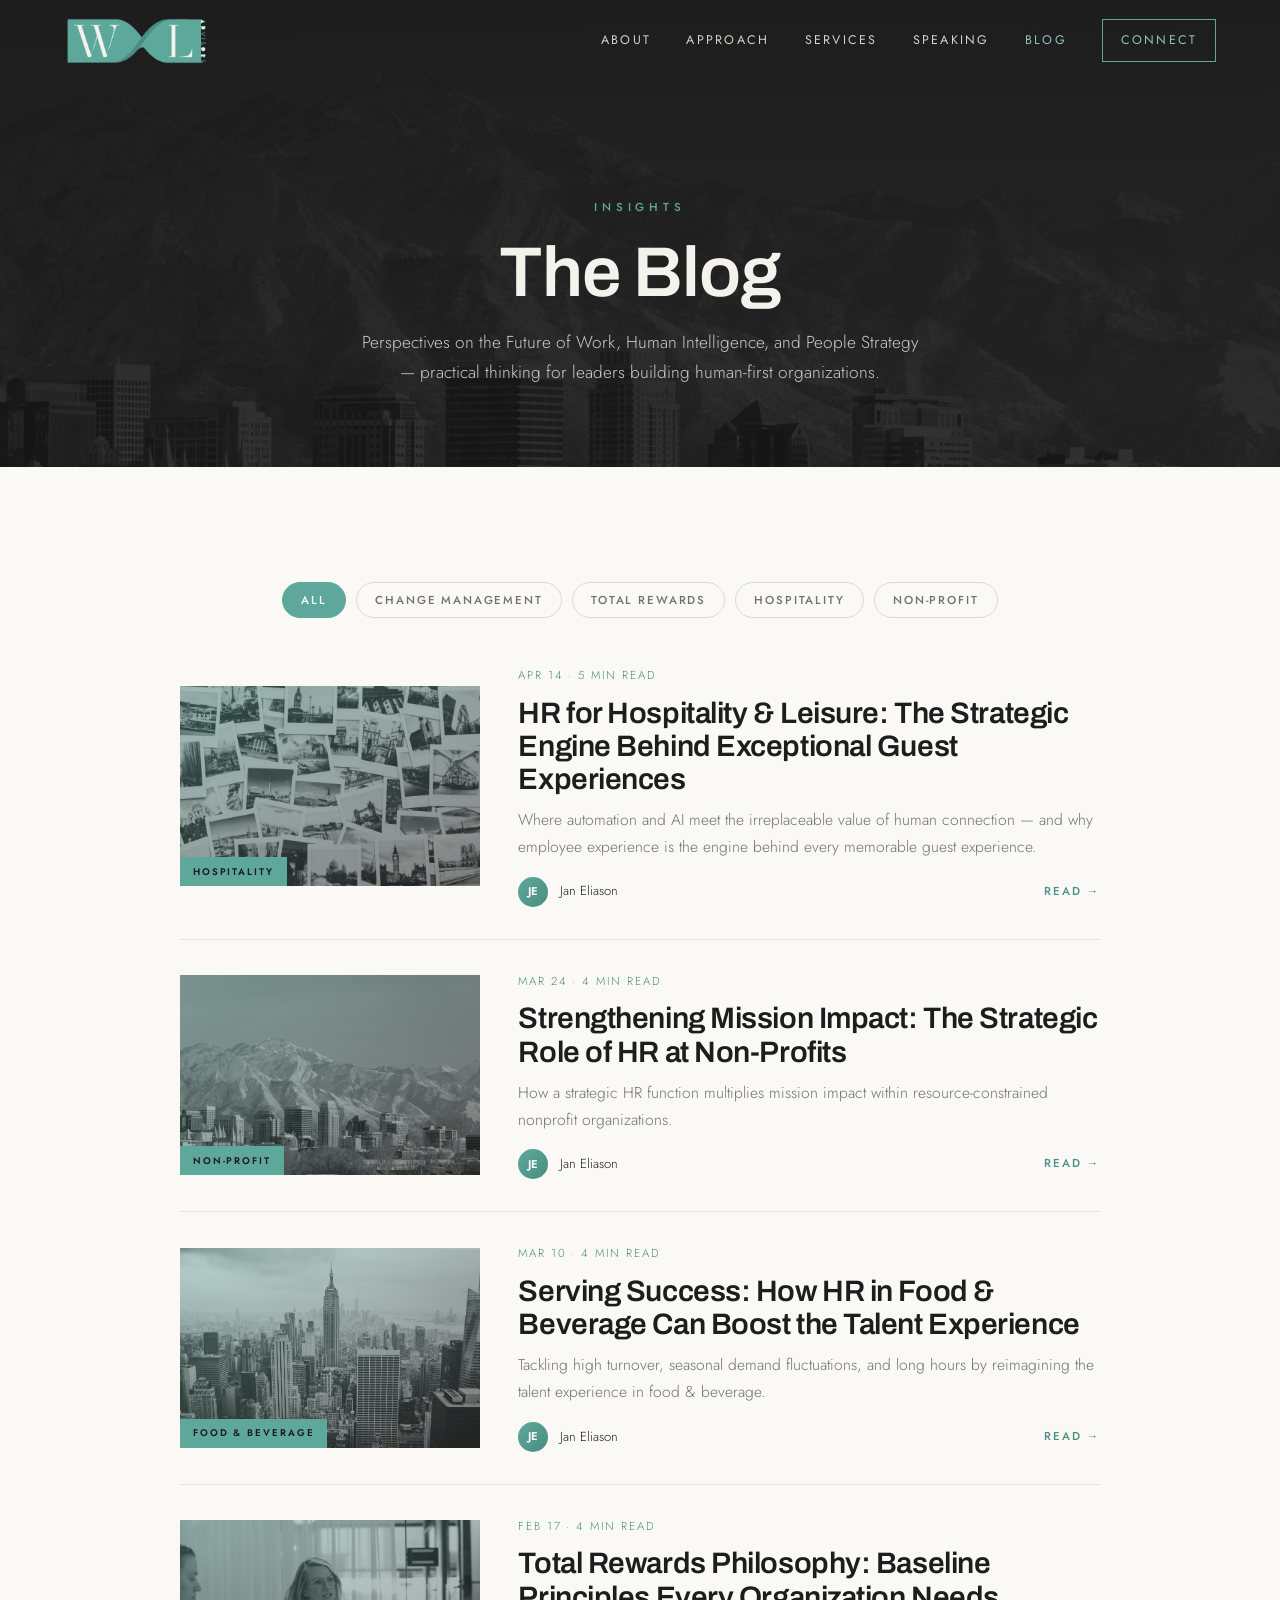
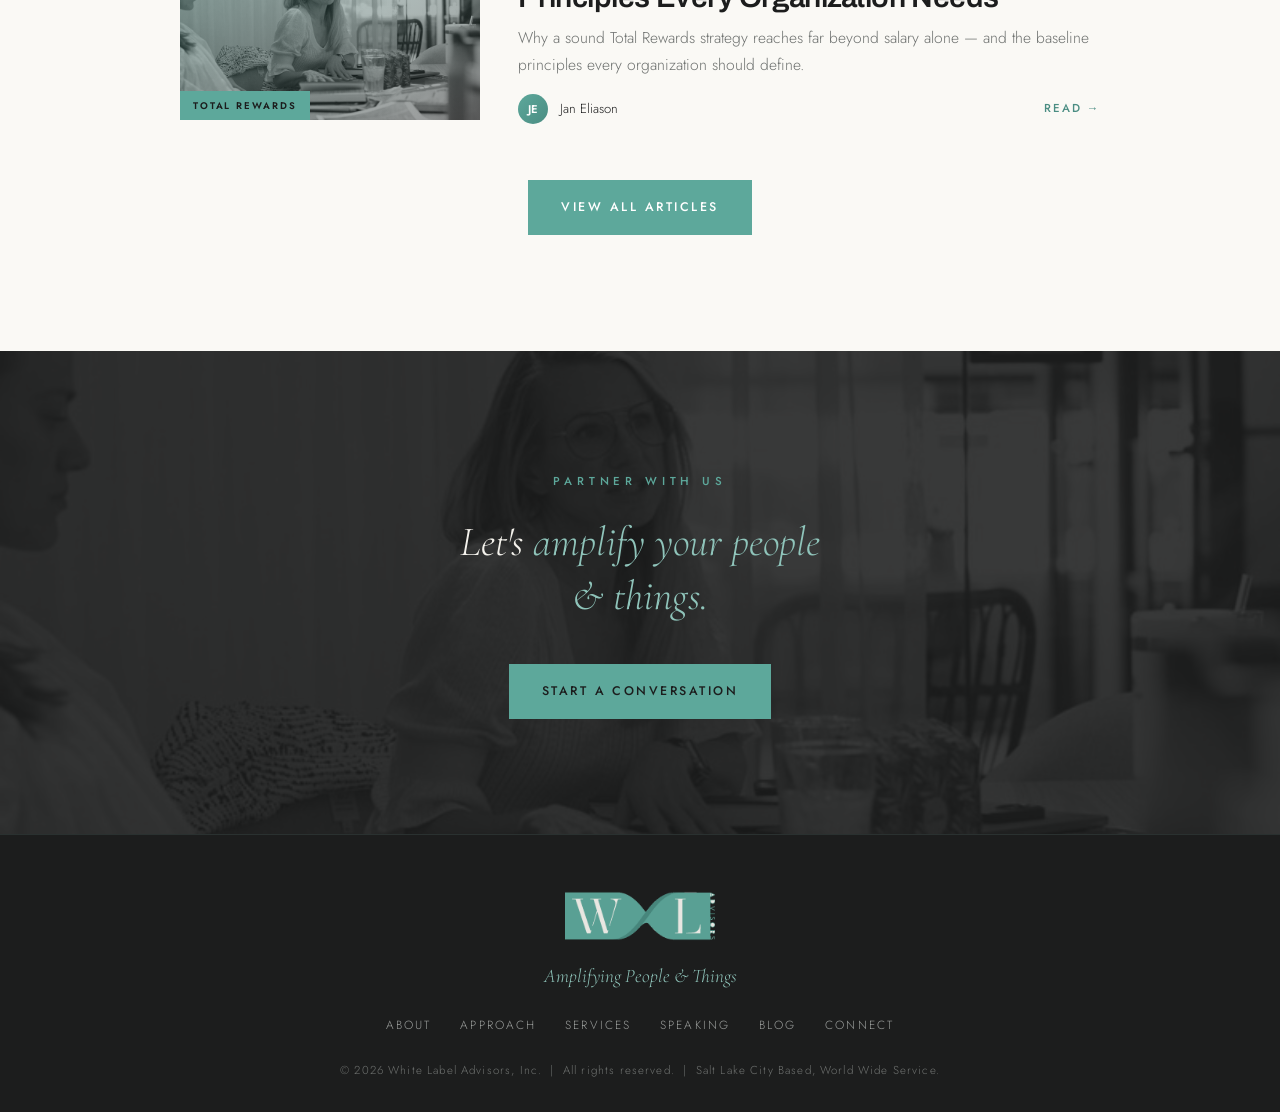
==== blog.html @ e85be1ca "Switch title font to Archivo for a cleaner, corporate feel Use Archivo (a confident grotesque sans) " ====
<!DOCTYPE html>
<html lang="en">
<head>
<meta charset="UTF-8" />
<meta name="viewport" content="width=device-width, initial-scale=1.0" />
<script>document.documentElement.classList.add('js');</script>
<title>Blog &amp; Insights — White Label Advisors</title>
<meta name="description" content="Perspectives on the Future of Work, Human Intelligence, and People Strategy from White Label Advisors." />
<link rel="icon" href="assets/favicon.png" />
<link rel="preconnect" href="https://fonts.googleapis.com" />
<link rel="preconnect" href="https://fonts.gstatic.com" crossorigin />
<link href="https://fonts.googleapis.com/css2?family=Archivo:wght@500;600;700&family=Cormorant+Garamond:ital,wght@0,400;0,500;0,600;0,700;1,400;1,500&family=Jost:wght@300;400;500;600&display=swap" rel="stylesheet" />
<link rel="stylesheet" href="assets/styles.css" />
</head>
<body>

<!-- ================= NAV ================= -->
<header class="nav" id="nav">
  <a href="index.html" class="brand" aria-label="White Label Advisors home">
    <img src="assets/logo-twist.png" alt="White Label Advisors" />
  </a>
  <button class="nav-toggle" id="navToggle" aria-label="Toggle menu">&#9776;</button>
  <nav class="links" id="navLinks">
    <a href="index.html#about">About</a>
    <a href="index.html#approach">Approach</a>
    <a href="index.html#services">Services</a>
    <a href="index.html#speaking">Speaking</a>
    <a href="blog.html" class="current">Blog</a>
    <a href="index.html#contact" class="cta">Connect</a>
  </nav>
</header>

<!-- ================= PAGE HERO ================= -->
<section class="page-hero">
  <div class="bg"></div>
  <div class="wrap reveal">
    <span class="eyebrow">Insights</span>
    <h1>The Blog</h1>
    <p>Perspectives on the Future of Work, Human Intelligence, and People Strategy — practical thinking for leaders building human-first organizations.</p>
  </div>
</section>

<!-- ================= BLOG ================= -->
<section class="section">
  <div class="wrap">
    <div class="blog-filters" id="blogFilters">
      <button class="active" data-filter="all">All</button>
      <button data-filter="change">Change Management</button>
      <button data-filter="rewards">Total Rewards</button>
      <button data-filter="hospitality">Hospitality</button>
      <button data-filter="nonprofit">Non-Profit</button>
    </div>

    <div class="blog-list" id="blogList">
      <article class="post reveal" data-category="hospitality">
        <a class="thumb" href="https://www.whitelabeladvisors.com/blog" target="_blank" rel="noopener">
          <span class="cat">Hospitality</span>
          <img src="assets/bg-travel.jpg" alt="" />
        </a>
        <div class="post-body">
          <div class="meta">Apr 14 &middot; 5 min read</div>
          <h3><a href="https://www.whitelabeladvisors.com/blog" target="_blank" rel="noopener">HR for Hospitality &amp; Leisure: The Strategic Engine Behind Exceptional Guest Experiences</a></h3>
          <p>Where automation and AI meet the irreplaceable value of human connection — and why employee experience is the engine behind every memorable guest experience.</p>
          <div class="byline"><span class="avatar">JE</span> Jan Eliason <a class="more" href="https://www.whitelabeladvisors.com/blog" target="_blank" rel="noopener">Read &rarr;</a></div>
        </div>
      </article>

      <article class="post reveal" data-category="nonprofit">
        <a class="thumb" href="https://www.whitelabeladvisors.com/blog" target="_blank" rel="noopener">
          <span class="cat">Non-Profit</span>
          <img src="assets/bg-slc.jpg" alt="" />
        </a>
        <div class="post-body">
          <div class="meta">Mar 24 &middot; 4 min read</div>
          <h3><a href="https://www.whitelabeladvisors.com/blog" target="_blank" rel="noopener">Strengthening Mission Impact: The Strategic Role of HR at Non-Profits</a></h3>
          <p>How a strategic HR function multiplies mission impact within resource-constrained nonprofit organizations.</p>
          <div class="byline"><span class="avatar">JE</span> Jan Eliason <a class="more" href="https://www.whitelabeladvisors.com/blog" target="_blank" rel="noopener">Read &rarr;</a></div>
        </div>
      </article>

      <article class="post reveal" data-category="hospitality">
        <a class="thumb" href="https://www.whitelabeladvisors.com/blog" target="_blank" rel="noopener">
          <span class="cat">Food &amp; Beverage</span>
          <img src="assets/bg-nyc.jpg" alt="" />
        </a>
        <div class="post-body">
          <div class="meta">Mar 10 &middot; 4 min read</div>
          <h3><a href="https://www.whitelabeladvisors.com/blog" target="_blank" rel="noopener">Serving Success: How HR in Food &amp; Beverage Can Boost the Talent Experience</a></h3>
          <p>Tackling high turnover, seasonal demand fluctuations, and long hours by reimagining the talent experience in food &amp; beverage.</p>
          <div class="byline"><span class="avatar">JE</span> Jan Eliason <a class="more" href="https://www.whitelabeladvisors.com/blog" target="_blank" rel="noopener">Read &rarr;</a></div>
        </div>
      </article>

      <article class="post reveal" data-category="rewards change">
        <a class="thumb" href="https://www.whitelabeladvisors.com/blog" target="_blank" rel="noopener">
          <span class="cat">Total Rewards</span>
          <img src="assets/christine-board.jpg" alt="" />
        </a>
        <div class="post-body">
          <div class="meta">Feb 17 &middot; 4 min read</div>
          <h3><a href="https://www.whitelabeladvisors.com/blog" target="_blank" rel="noopener">Total Rewards Philosophy: Baseline Principles Every Organization Needs</a></h3>
          <p>Why a sound Total Rewards strategy reaches far beyond salary alone — and the baseline principles every organization should define.</p>
          <div class="byline"><span class="avatar">JE</span> Jan Eliason <a class="more" href="https://www.whitelabeladvisors.com/blog" target="_blank" rel="noopener">Read &rarr;</a></div>
        </div>
      </article>
    </div>

    <div class="blog-cta">
      <a href="https://www.whitelabeladvisors.com/blog" target="_blank" rel="noopener" class="btn btn--solid" style="color:#fff;">View All Articles</a>
    </div>
  </div>
</section>

<!-- ================= CTA STRIP ================= -->
<section class="section section--dark impact">
  <div class="bg"></div>
  <div class="wrap">
    <span class="eyebrow">Partner With Us</span>
    <blockquote style="margin-top:1.4rem;">Let's <span class="hl">amplify your people &amp; things.</span></blockquote>
    <a href="index.html#contact" class="btn btn--solid" style="margin-top:1rem;">Start a Conversation</a>
  </div>
</section>

<!-- ================= FOOTER ================= -->
<footer>
  <div class="wrap">
    <img class="flogo" src="assets/logo-twist.png" alt="White Label Advisors" />
    <p class="tagline">Amplifying People &amp; Things</p>
    <nav class="fnav">
      <a href="index.html#about">About</a>
      <a href="index.html#approach">Approach</a>
      <a href="index.html#services">Services</a>
      <a href="index.html#speaking">Speaking</a>
      <a href="blog.html">Blog</a>
      <a href="index.html#contact">Connect</a>
    </nav>
    <p class="copy">&copy; 2026 White Label Advisors, Inc. &nbsp;|&nbsp; All rights reserved. &nbsp;|&nbsp; Salt Lake City Based, World Wide Service.</p>
  </div>
</footer>

<script src="assets/main.js"></script>
</body>
</html>
---- assets/styles.css ----
:root {
  --charcoal: #1c1d1d;
  --charcoal-2: #262827;
  --charcoal-3: #2f3231;
  --teal: #5da89b;
  --teal-light: #8fc4ba;
  --teal-deep: #4a8d82;
  --cream: #f4f2ec;
  --paper: #faf9f5;
  --gray: #9a9d9b;
  --gray-dark: #6f7270;
  --serif: 'Cormorant Garamond', Georgia, serif;
  --sans: 'Jost', 'Helvetica Neue', Arial, sans-serif;
  --display: 'Archivo', 'Helvetica Neue', Arial, sans-serif;
}

* { margin: 0; padding: 0; box-sizing: border-box; }
html { scroll-behavior: smooth; }
body {
  font-family: var(--sans);
  color: var(--charcoal);
  background: var(--paper);
  line-height: 1.7;
  font-weight: 300;
  -webkit-font-smoothing: antialiased;
}
h1, h2, h3, h4 { font-family: var(--display); font-weight: 600; line-height: 1.12; letter-spacing: -0.015em; }
a { color: inherit; text-decoration: none; }
img { max-width: 100%; display: block; }
.wrap { width: min(1180px, 90%); margin: 0 auto; }
.eyebrow {
  font-family: var(--sans);
  font-weight: 500;
  text-transform: uppercase;
  letter-spacing: 0.42em;
  font-size: 0.72rem;
  color: var(--teal);
}
.section { padding: clamp(5rem, 9vw, 8.5rem) 0; }
.section--dark { background: var(--charcoal); color: var(--cream); }
.section--charcoal2 { background: var(--charcoal-2); color: var(--cream); }

/* ---------- NAV ---------- */
header.nav {
  position: fixed; top: 0; left: 0; right: 0; z-index: 100;
  display: flex; align-items: center; justify-content: space-between;
  padding: 1.1rem clamp(1.2rem, 5vw, 4rem);
  background: rgba(28, 29, 29, 0);
  transition: background .4s ease, padding .4s ease, box-shadow .4s ease;
}
header.nav.scrolled {
  background: rgba(28, 29, 29, 0.96);
  padding: 0.6rem clamp(1.2rem, 5vw, 4rem);
  box-shadow: 0 6px 30px rgba(0,0,0,.25);
}
.brand { display: flex; align-items: center; }
.brand img { height: 46px; width: auto; transition: height .4s ease; }
header.nav.scrolled .brand img { height: 38px; }
nav.links { display: flex; gap: 2.2rem; align-items: center; }
nav.links a {
  color: var(--cream); font-size: 0.78rem; text-transform: uppercase;
  letter-spacing: 0.18em; font-weight: 400; opacity: .85; transition: color .25s, opacity .25s;
}
nav.links a:hover, nav.links a.current { color: var(--teal-light); opacity: 1; }
nav.links a.cta {
  border: 1px solid var(--teal); color: var(--teal-light);
  padding: 0.6rem 1.1rem; opacity: 1;
}
nav.links a.cta:hover { background: var(--teal); color: var(--charcoal); }
.nav-toggle { display: none; background: none; border: 0; color: var(--cream); font-size: 1.6rem; cursor: pointer; }

/* ---------- HERO ---------- */
.hero {
  min-height: 100vh; position: relative; display: flex; align-items: center;
  color: var(--cream); overflow: hidden; padding: 7rem 0 5rem;
}
.hero-bg {
  position: absolute; inset: -6%; z-index: 0;
  background: url('bg-nyc.jpg') center/cover no-repeat;
  filter: grayscale(100%);
  transform: scale(1.12);
  will-change: transform;
  animation: heroPan 22s ease-in-out infinite alternate;
}
@keyframes heroPan {
  0%   { transform: scale(1.12) translate3d(0, 0, 0); }
  100% { transform: scale(1.22) translate3d(3%, -2.5%, 0); }
}
@media (prefers-reduced-motion: reduce) {
  .hero-bg { animation: none; transform: scale(1.12); }
}
.hero-bg::after {
  content: ""; position: absolute; inset: 0;
  background:
    linear-gradient(95deg, rgba(20,21,21,.93) 0%, rgba(20,21,21,.78) 48%, rgba(20,21,21,.45) 100%),
    linear-gradient(0deg, rgba(20,21,21,.7) 0%, rgba(20,21,21,0) 42%);
}
.hero .wrap { position: relative; z-index: 2; width: min(1320px, 92%); }
.hero-copy { max-width: 800px; }
.hero-copy .eyebrow { margin-bottom: 1.6rem; display: inline-block; }
.hero h1 {
  font-size: clamp(3.2rem, 8.5vw, 6.8rem); font-weight: 700; letter-spacing: -0.025em;
  margin-bottom: 1.5rem; max-width: 16ch; line-height: 1.05;
}
.hero h1 em { font-style: normal; color: var(--teal-light); }
.hero p.lead {
  font-size: clamp(1.15rem, 2vw, 1.5rem); max-width: 48ch; color: #d6d8d4;
  font-weight: 300; margin-bottom: 2.6rem;
}
.hero .actions { display: flex; gap: 1.1rem; flex-wrap: wrap; }
.btn {
  display: inline-block; font-family: var(--sans); font-size: 0.78rem;
  text-transform: uppercase; letter-spacing: 0.2em; font-weight: 500;
  padding: 1rem 2rem; transition: all .28s ease; cursor: pointer; border: 1px solid transparent;
}
.btn--solid { background: var(--teal); color: var(--charcoal); }
.btn--solid:hover { background: var(--teal-light); transform: translateY(-2px); }
.btn--ghost { border-color: rgba(244,242,236,.4); color: var(--cream); }
.btn--ghost:hover { border-color: var(--teal-light); color: var(--teal-light); }

/* Hero portrait */
.hero-portrait { position: relative; justify-self: center; }
.hero-portrait::before {
  content: ""; position: absolute; width: 118%; height: 118%; left: -9%; top: -9%;
  background: linear-gradient(135deg, var(--teal), var(--teal-deep));
  clip-path: polygon(50% 0, 100% 50%, 50% 100%, 0 50%); opacity: .9; z-index: 0;
  box-shadow: 0 0 90px rgba(93,168,155,.35);
}
.hero-portrait img {
  position: relative; z-index: 1; width: clamp(210px, 22vw, 310px); aspect-ratio: 3/4;
  object-fit: cover; object-position: top center;
  border: 6px solid var(--charcoal);
}
.hero .locale {
  position: absolute; bottom: 1.6rem; left: 0; right: 0; text-align: center; z-index: 2;
  font-size: 0.66rem; letter-spacing: 0.4em; text-transform: uppercase; color: var(--gray);
}

/* ---------- PAGE HERO (interior pages) ---------- */
.page-hero {
  position: relative; overflow: hidden; color: var(--cream);
  padding: 12rem 0 5rem; text-align: center;
}
.page-hero .bg {
  position: absolute; inset: 0; z-index: 0;
  background: url('bg-slc.jpg') center/cover no-repeat; filter: grayscale(100%);
}
.page-hero .bg::after {
  content: ""; position: absolute; inset: 0;
  background: linear-gradient(180deg, rgba(20,21,21,.94), rgba(20,21,21,.86));
}
.page-hero .wrap { position: relative; z-index: 1; }
.page-hero h1 { font-size: clamp(2.6rem, 6vw, 4.4rem); margin: 0.9rem 0 1rem; }
.page-hero p { color: #c9ccc8; max-width: 56ch; margin: 0 auto; font-size: 1.08rem; }

/* ---------- SECTION HEADINGS ---------- */
.head { max-width: 760px; margin-bottom: 3.5rem; }
.head.center { margin-left: auto; margin-right: auto; text-align: center; }
.head h2 { font-size: clamp(2.2rem, 5vw, 3.6rem); margin: 0.9rem 0 1.1rem; }
.head p { color: var(--gray-dark); font-size: 1.05rem; max-width: 60ch; }
.head.center p { margin-left: auto; margin-right: auto; }
.section--dark .head p, .section--charcoal2 .head p { color: #b9bcb9; }

/* ---------- ABOUT ---------- */
.about-grid { display: grid; grid-template-columns: 1fr 1.25fr; gap: 4rem; align-items: center; }
.about-portrait {
  position: relative; aspect-ratio: 4/5; overflow: hidden;
  box-shadow: 0 30px 70px rgba(0,0,0,.22); background: var(--charcoal);
}
.about-portrait img { width: 100%; height: 100%; object-fit: cover; object-position: center top; }
.about-portrait .photo-carousel { position: absolute; inset: 0; z-index: 1; }
.about-portrait .photo-carousel img {
  position: absolute; inset: 0; opacity: 0; transition: opacity 2.2s ease-in-out;
}
.about-portrait .photo-carousel img.active { opacity: 1; }
.about-portrait .photo-dots { position: absolute; left: 0; right: 0; bottom: 5.2rem; z-index: 4; display: flex; gap: .5rem; justify-content: center; }
.about-portrait .photo-dots button { width: 8px; height: 8px; border-radius: 50%; border: 1px solid rgba(244,242,236,.7); background: transparent; padding: 0; cursor: pointer; transition: all .25s; }
.about-portrait .photo-dots button.active { background: var(--teal-light); border-color: var(--teal-light); }
.about-portrait .badge {
  position: absolute; bottom: 0; left: 0; right: 0; padding: 1.6rem 1.6rem 1.4rem;
  background: linear-gradient(transparent, rgba(20,21,21,.92)); color: var(--cream); z-index: 3;
}
.about-portrait .badge b { font-family: var(--serif); font-size: 1.45rem; display: block; letter-spacing: .03em; }
.about-portrait .badge small { color: var(--teal-light); letter-spacing: .28em; text-transform: uppercase; font-size: .64rem; }
.about-portrait .frame { position: absolute; inset: 14px; border: 1px solid rgba(244,242,236,.45); pointer-events:none; z-index: 2; }
.about-portrait .cw {
  position: absolute; top: 16px; right: 16px; width: 54px; height: 54px; z-index: 3; opacity: .9;
}
.about-text p { margin-bottom: 1.2rem; color: #4a4d4b; }
.about-text p:first-of-type { font-size: 1.15rem; color: var(--charcoal); }
.creds { display: flex; flex-wrap: wrap; gap: 0.6rem; margin-top: 1.8rem; }
.creds span {
  font-size: 0.7rem; letter-spacing: 0.14em; text-transform: uppercase; color: var(--teal-deep);
  border: 1px solid rgba(93,168,155,.4); padding: 0.45rem 0.9rem; border-radius: 999px;
}

/* ---------- STATS ---------- */
.section--stats { position: relative; background: var(--paper); }
.section--stats .wrap { width: min(1640px, 96%); }
.stats-panel {
  position: relative; color: var(--cream); background: var(--charcoal);
  padding: clamp(3rem, 6vw, 5rem) clamp(2rem, 6vw, 5.5rem);
  border-radius: 36px;
  box-shadow: 0 28px 55px rgba(0,0,0,.30);
  overflow: hidden;
}
.stats-panel .bg {
  position: absolute; inset: 0; background: url('bg-travel.jpg') center/cover; filter: grayscale(100%);
  opacity: .14; z-index: 0;
}
.stats-content { position: relative; z-index: 1; }
.stats-panel .head h2 { color: var(--cream); }
.stats-panel .head p { color: #b9bcb9; }
.stats { display: grid; grid-template-columns: repeat(3, 1fr); gap: 2rem; text-align: center; }
.stat .num { font-family: var(--display); font-size: clamp(3rem, 6vw, 4.6rem); color: var(--teal-light); font-weight: 700; line-height: 1; letter-spacing: -0.02em; }
.stat .lbl { margin-top: 0.8rem; font-size: 0.8rem; letter-spacing: 0.2em; text-transform: uppercase; color: #c4c7c4; }
.stat .sub { font-size: 0.82rem; color: var(--gray); margin-top: 0.35rem; }

/* ---------- APPROACH ---------- */
.approach-grid { display: grid; grid-template-columns: repeat(3, 1fr); gap: 2rem; }
.step {
  position: relative; padding: 2.6rem 2rem; background: var(--paper);
  border: 1px solid #e7e4db; border-top: 3px solid var(--teal); transition: transform .3s, box-shadow .3s;
}
.step:hover { transform: translateY(-6px); box-shadow: 0 24px 50px rgba(0,0,0,.09); }
.step .no { font-family: var(--serif); font-size: 1rem; color: var(--teal-deep); letter-spacing: .2em; }
.step h3 { font-size: 1.6rem; margin: 0.6rem 0 0.9rem; }
.step p { color: var(--gray-dark); font-size: 0.97rem; }
.step ul { list-style: none; margin-top: 1rem; }
.step ul li { font-size: 0.9rem; color: var(--gray-dark); padding-left: 1.2rem; position: relative; margin-bottom: .3rem; }
.step ul li::before { content: "◆"; position: absolute; left: 0; color: var(--teal); font-size: .6rem; top: .35rem; }

/* ---------- SERVICES ---------- */
.svc-grid { display: grid; grid-template-columns: repeat(3, 1fr); gap: 1px; background: rgba(143,196,186,.18); border: 1px solid rgba(143,196,186,.18); }
.svc { background: var(--charcoal-2); padding: 3rem 2.2rem; transition: background .35s; }
.svc:hover { background: var(--charcoal-3); }
.svc .ico {
  width: 46px; height: 46px; transform: rotate(45deg); margin-bottom: 1.6rem;
  background: linear-gradient(135deg, var(--teal), var(--teal-deep));
}
.svc h3 { font-size: 1.55rem; color: var(--cream); margin-bottom: 0.4rem; }
.svc .tag { font-size: 0.66rem; letter-spacing: 0.22em; text-transform: uppercase; color: var(--teal-light); margin-bottom: 1rem; display:block; }
.svc p { color: #b3b6b3; font-size: 0.96rem; }

/* ---------- SPEAKING ---------- */
.speak-grid { display: grid; grid-template-columns: 1fr 1fr; gap: 4rem; align-items: center; }
.speak-photo { position: relative; }
.speak-photo img { width: 100%; aspect-ratio: 4/5; object-fit: cover; box-shadow: 0 30px 60px rgba(0,0,0,.18); }
.speak-photo .tab {
  position: absolute; left: -1px; bottom: 2rem; background: var(--teal); color: var(--charcoal);
  padding: 0.7rem 1.3rem; font-size: .68rem; letter-spacing: .24em; text-transform: uppercase; font-weight: 500;
}
.topics { display: grid; grid-template-columns: 1fr 1fr; gap: 0 2.5rem; }
.topics li {
  list-style: none; padding: 1rem 0; border-bottom: 1px solid #e7e4db;
  display: flex; gap: 0.9rem; align-items: baseline; color: #4a4d4b; font-size: 1rem;
}
.topics li::before { content: "◆"; color: var(--teal); font-size: 0.65rem; }
.industries { display: flex; flex-wrap: wrap; gap: 0.6rem; margin-top: 2.2rem; justify-content: center; }
.industries.left { justify-content: flex-start; }
.industries span {
  font-size: 0.7rem; letter-spacing: 0.14em; text-transform: uppercase; color: var(--gray-dark);
  border: 1px solid rgba(93,168,155,.3); padding: 0.45rem 0.9rem;
}

/* ---------- SERVE ---------- */
.serve-groups { display: grid; grid-template-columns: repeat(2, 1fr); gap: 3rem; max-width: 920px; margin: 0 auto; }
.serve-col h3 { font-size: 1.5rem; margin-bottom: 1rem; text-align: center; }
.serve-col .industries { margin-top: 0; }

/* ---------- TESTIMONIALS CAROUSEL ---------- */
.section--clients { position: relative; overflow: hidden; }
.section--clients .bg { position: absolute; inset: 0; background: url('bg-travel.jpg') center/cover; filter: grayscale(100%); opacity: .10; }
.section--clients .wrap { position: relative; z-index: 1; }
.clients-carousel { max-width: 940px; margin: 0 auto; position: relative; }
.client-track { position: relative; }
.client-slide { display: none; text-align: center; }
.client-slide.active { display: block; animation: fadeQuote .55s ease; }
@keyframes fadeQuote { from { opacity: 0; transform: translateY(10px); } to { opacity: 1; transform: none; } }
.client-slide .qmark { font-family: var(--serif); font-size: 5rem; line-height: .35; color: var(--teal); display: block; margin-bottom: .8rem; }
.client-slide blockquote {
  font-family: var(--serif); font-style: italic; font-size: clamp(1.1rem, 1.9vw, 1.55rem);
  line-height: 1.55; color: var(--cream); margin: 0 auto 1.6rem; max-width: 64ch;
}
.client-slide cite {
  font-style: normal; letter-spacing: .26em; text-transform: uppercase; font-size: .72rem; color: var(--teal-light);
  display: inline-flex; align-items: center; gap: .8rem;
}
.client-slide cite::before { content: ""; width: 32px; height: 1px; background: var(--teal); }
.client-dots { display: flex; gap: .7rem; justify-content: center; margin-top: 2.4rem; }
.client-dots button { width: 11px; height: 11px; border-radius: 50%; border: 1px solid var(--teal); background: transparent; cursor: pointer; padding: 0; transition: all .25s; }
.client-dots button.active { background: var(--teal); transform: scale(1.15); }
.client-arrow {
  position: absolute; top: 34%; background: none; border: 1px solid rgba(143,196,186,.4);
  color: var(--teal-light); width: 46px; height: 46px; border-radius: 50%; cursor: pointer;
  font-size: 1.1rem; line-height: 1; transition: all .25s; display: flex; align-items: center; justify-content: center;
}
.client-arrow:hover { background: var(--teal); color: var(--charcoal); border-color: var(--teal); }
.client-arrow.prev { left: -8px; }
.client-arrow.next { right: -8px; }
@media (max-width: 980px) { .client-arrow { display: none; } }

/* ---------- IMPACT QUOTE ---------- */
.impact { position: relative; overflow: hidden; text-align: center; }
.impact .bg { position: absolute; inset: 0; background: url('christine-board.jpg') center/cover; filter: grayscale(100%); opacity: .12; }
.impact .wrap { position: relative; z-index: 1; }
.impact blockquote {
  font-family: var(--serif); font-style: italic; font-size: clamp(1.6rem, 3.5vw, 2.6rem);
  max-width: 22ch; margin: 0 auto 1.5rem; color: var(--cream); line-height: 1.3;
}
.impact blockquote .hl { color: var(--teal-light); }
.impact cite { font-style: normal; letter-spacing: .26em; text-transform: uppercase; font-size: .72rem; color: var(--teal); }

/* ---------- CONTACT ---------- */
.section--contact { position: relative; overflow: hidden; }
.section--contact .bg { position: absolute; inset: 0; background: url('bg-slc.jpg') center/cover; filter: grayscale(100%); opacity: .16; }
.section--contact .wrap { position: relative; z-index: 1; }
.contact-grid { display: grid; grid-template-columns: 1fr 1fr; gap: 4rem; align-items: center; }
.contact-info .line { display: flex; align-items: center; gap: 1rem; margin-bottom: 1.4rem; }
.contact-info .line .dot {
  width: 42px; height: 42px; flex: none; transform: rotate(45deg);
  border: 1px solid var(--teal); display: flex; align-items: center; justify-content: center;
}
.contact-info .line .dot span { transform: rotate(-45deg); color: var(--teal-light); font-size: 1rem; }
.contact-info .line a, .contact-info .line p { color: var(--cream); font-size: 1.1rem; }
.contact-info .line small { display: block; color: var(--gray); letter-spacing: 0.18em; text-transform: uppercase; font-size: 0.62rem; }
form { display: grid; gap: 1rem; }
form .row { display: grid; grid-template-columns: 1fr 1fr; gap: 1rem; }
form input, form textarea {
  width: 100%; background: rgba(255,255,255,.04); border: 1px solid rgba(143,196,186,.25);
  color: var(--cream); padding: 0.95rem 1.1rem; font-family: var(--sans); font-size: 0.95rem; font-weight: 300;
}
form input::placeholder, form textarea::placeholder { color: #7d807e; }
form input:focus, form textarea:focus { outline: none; border-color: var(--teal); background: rgba(255,255,255,.06); }
form button { justify-self: start; }

/* ---------- FOOTER ---------- */
footer {
  background: var(--charcoal); color: var(--gray); padding: 3.5rem 0 2rem; text-align: center;
  border-top: 1px solid rgba(143,196,186,.12);
}
footer img.flogo { height: 50px; width: auto; margin: 0 auto 1.2rem; opacity: .95; }
footer .tagline { font-family: var(--serif); font-style: italic; color: var(--teal-light); font-size: 1.2rem; margin-bottom: 1.4rem; }
footer .fnav { display: flex; gap: 1.8rem; justify-content: center; flex-wrap: wrap; margin-bottom: 1.6rem; }
footer .fnav a { font-size: 0.74rem; letter-spacing: 0.18em; text-transform: uppercase; color: var(--gray); }
footer .fnav a:hover { color: var(--teal-light); }
footer .copy { font-size: 0.72rem; letter-spacing: 0.1em; color: var(--gray-dark); }

.pill-tag { font-family: var(--serif); font-style: italic; color: var(--teal-light); font-size: 1.3rem; text-align:center; letter-spacing: .02em; }

/* ---------- BLOG ---------- */
.blog-filters { display: flex; flex-wrap: wrap; gap: 0.6rem; justify-content: center; margin-bottom: 3rem; }
.blog-filters button {
  font-family: var(--sans); font-size: 0.72rem; letter-spacing: 0.16em; text-transform: uppercase;
  font-weight: 500; color: var(--gray-dark); background: none; border: 1px solid #ddd9cf;
  padding: 0.55rem 1.15rem; border-radius: 999px; cursor: pointer; transition: all .25s ease;
}
.blog-filters button:hover { border-color: var(--teal); color: var(--teal-deep); }
.blog-filters button.active { background: var(--teal); border-color: var(--teal); color: #fff; }

.blog-list { display: flex; flex-direction: column; gap: 2rem; max-width: 920px; margin: 0 auto; }
.post {
  display: grid; grid-template-columns: 300px 1fr; gap: 2.4rem; align-items: center;
  padding-bottom: 2rem; border-bottom: 1px solid #e7e4db; transition: opacity .3s ease;
}
.blog-list .post:last-child { border-bottom: 0; padding-bottom: 0; }
.post .thumb {
  position: relative; aspect-ratio: 3/2; overflow: hidden; background: var(--charcoal);
}
.post .thumb img { width: 100%; height: 100%; object-fit: cover; filter: grayscale(100%); transition: transform .5s ease; }
.post:hover .thumb img { transform: scale(1.06); }
.post .thumb::after {
  content: ""; position: absolute; inset: 0;
  background: linear-gradient(150deg, rgba(93,168,155,.35), rgba(28,29,29,.45));
}
.post .thumb .cat {
  position: absolute; z-index: 2; left: 0; bottom: 0; background: var(--teal); color: var(--charcoal);
  font-size: 0.6rem; letter-spacing: 0.2em; text-transform: uppercase; font-weight: 600; padding: 0.4rem 0.8rem;
}
.post .meta { font-size: 0.72rem; letter-spacing: 0.16em; text-transform: uppercase; color: var(--teal-deep); margin-bottom: 0.7rem; }
.post h3 { font-size: clamp(1.4rem, 2.4vw, 1.85rem); margin-bottom: 0.7rem; transition: color .25s; }
.post:hover h3 { color: var(--teal-deep); }
.post p { color: var(--gray-dark); font-size: 0.98rem; margin-bottom: 1rem; }
.post .byline { display: flex; align-items: center; gap: 0.7rem; font-size: 0.82rem; color: var(--charcoal); }
.post .byline .avatar {
  width: 30px; height: 30px; border-radius: 50%; background: linear-gradient(135deg, var(--teal), var(--teal-deep));
  color: #fff; display: flex; align-items: center; justify-content: center; font-size: 0.7rem; font-weight: 600; flex: none;
}
.post .byline .more { margin-left: auto; color: var(--teal-deep); font-size: 0.72rem; letter-spacing: 0.16em; text-transform: uppercase; font-weight: 500; }
.blog-cta { text-align: center; margin-top: 3.5rem; }

/* ---------- SCROLL REVEAL ---------- */
.js .reveal { opacity: 0; transform: translateY(28px); transition: opacity .8s ease, transform .8s cubic-bezier(.22,.61,.36,1); }
.js .reveal.in { opacity: 1; transform: none; }
.js .reveal.d1 { transition-delay: .08s; }
.js .reveal.d2 { transition-delay: .16s; }
.js .reveal.d3 { transition-delay: .24s; }
@media (prefers-reduced-motion: reduce) {
  .js .reveal { opacity: 1 !important; transform: none !important; transition: none; }
}

/* ---------- RESPONSIVE ---------- */
@media (max-width: 900px) {
  .hero .wrap { grid-template-columns: 1fr; text-align: center; gap: 2.5rem; }
  .hero-copy .eyebrow, .hero h1, .hero p.lead { margin-left: auto; margin-right: auto; }
  .hero .actions { justify-content: center; }
  .hero-portrait { order: -1; }
  .about-grid, .contact-grid, .speak-grid, .serve-groups { grid-template-columns: 1fr; gap: 2.5rem; }
  .approach-grid, .svc-grid, .stats { grid-template-columns: 1fr; }
  .topics { grid-template-columns: 1fr; }
  .post { grid-template-columns: 1fr; gap: 1.3rem; }
  .post .thumb { aspect-ratio: 16/9; }
  .section { padding: 4.5rem 0; }
  .page-hero { padding: 9rem 0 4rem; }
  nav.links { display: none; }
  nav.links.open {
    display: flex; flex-direction: column; position: absolute; top: 100%; right: 0;
    background: rgba(28,29,29,.98); padding: 1.5rem 2rem; gap: 1.4rem; width: min(80%, 320px);
    box-shadow: -10px 20px 40px rgba(0,0,0,.4);
  }
  .nav-toggle { display: block; }
  form .row { grid-template-columns: 1fr; }
}
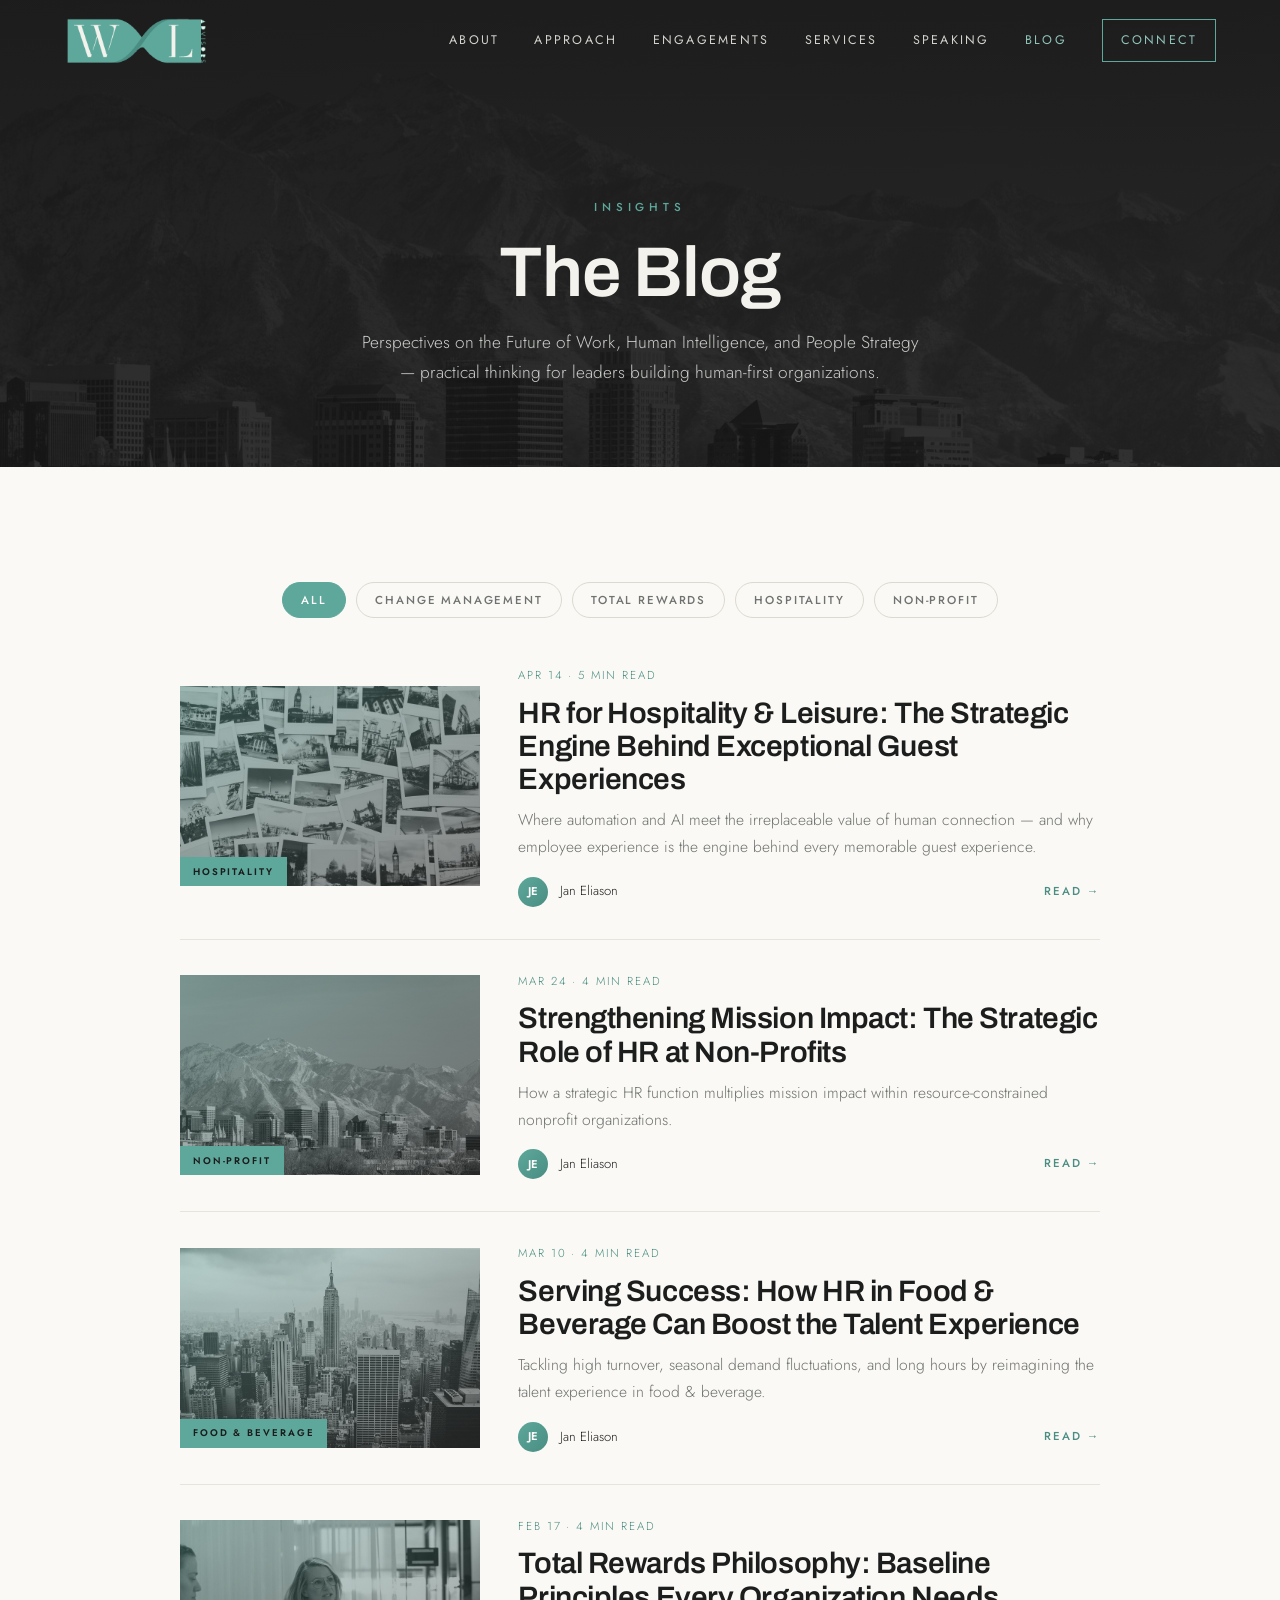
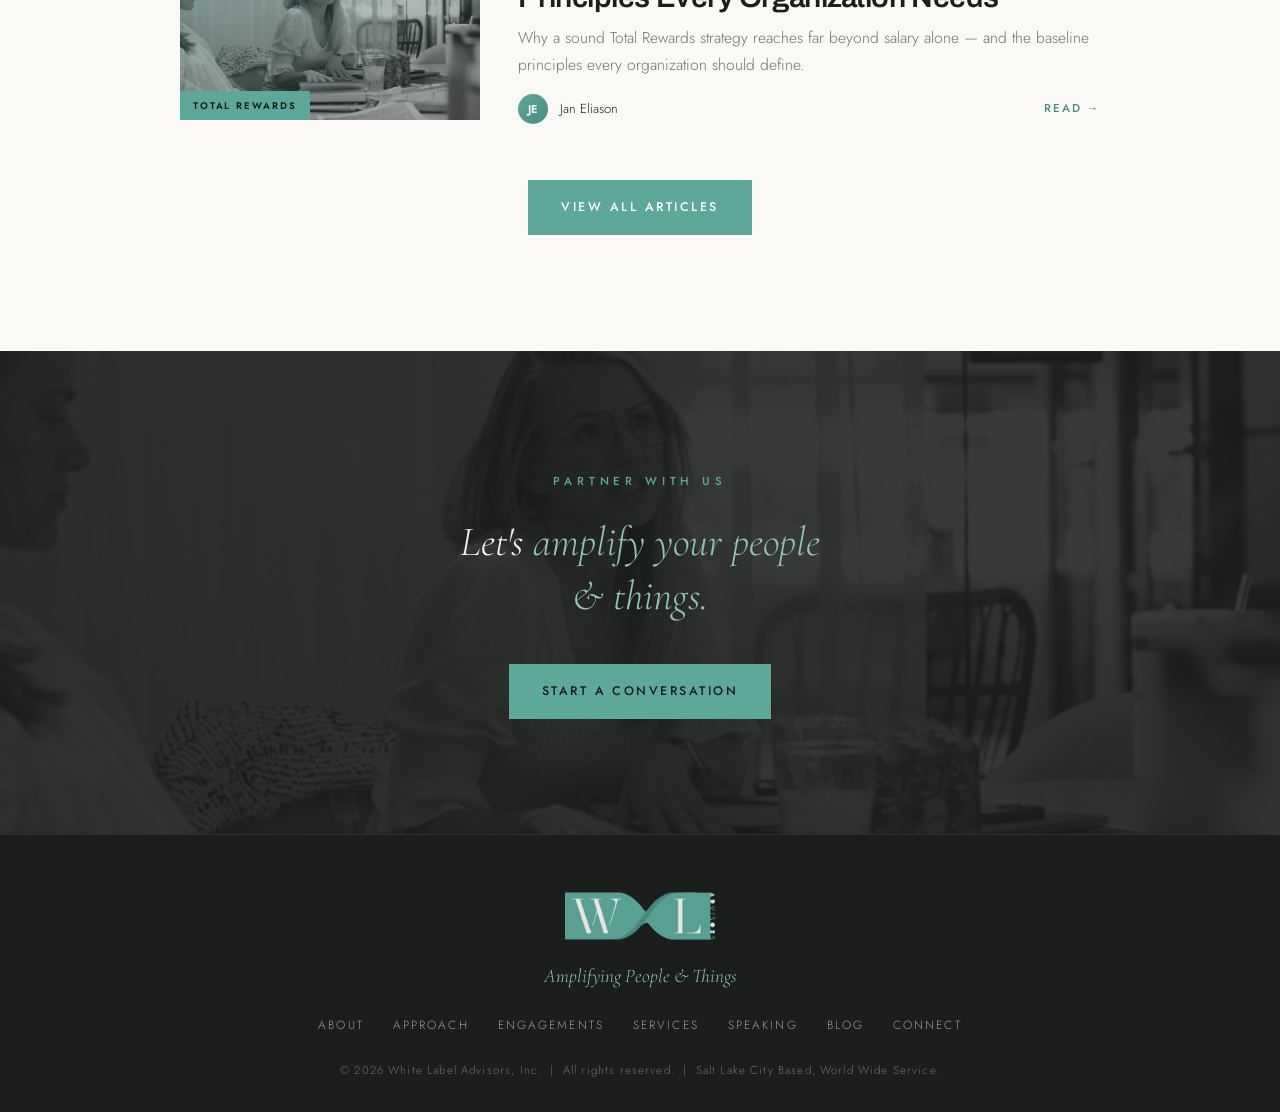
==== commit 8e48adb2: "Add Engagements section and nav tab Add an Engagements section (from the live /services page) with t" ====
--- a/blog.html
+++ b/blog.html
@@ -23,6 +23,7 @@
   <nav class="links" id="navLinks">
     <a href="index.html#about">About</a>
     <a href="index.html#approach">Approach</a>
+    <a href="index.html#engagements">Engagements</a>
     <a href="index.html#services">Services</a>
     <a href="index.html#speaking">Speaking</a>
     <a href="blog.html" class="current">Blog</a>
@@ -129,6 +130,7 @@
     <nav class="fnav">
       <a href="index.html#about">About</a>
       <a href="index.html#approach">Approach</a>
+    <a href="index.html#engagements">Engagements</a>
       <a href="index.html#services">Services</a>
       <a href="index.html#speaking">Speaking</a>
       <a href="blog.html">Blog</a>
--- a/assets/styles.css
+++ b/assets/styles.css
@@ -195,40 +195,59 @@
 }
 
 /* ---------- STATS ---------- */
-.section--stats { position: relative; background: var(--paper); }
-.section--stats .wrap { width: min(1640px, 96%); }
+.section--stats { position: relative; overflow: hidden; background: var(--charcoal); color: var(--cream); }
+.section--stats .wrap { width: min(1640px, 96%); position: relative; z-index: 1; }
+.stats-bg {
+  position: absolute; inset: -4%; z-index: 0;
+  background: url('bg-travel.jpg') center/cover no-repeat;
+  filter: grayscale(100%) blur(7px); transform: scale(1.08);
+}
+.stats-bg::after {
+  content: ""; position: absolute; inset: 0;
+  background: linear-gradient(rgba(20,21,21,.72), rgba(20,21,21,.84));
+}
 .stats-panel {
-  position: relative; color: var(--cream); background: var(--charcoal);
+  position: relative; color: var(--cream);
+  background: rgba(24,25,25,.48);
+  -webkit-backdrop-filter: blur(4px); backdrop-filter: blur(4px);
+  border: 1px solid rgba(143,196,186,.2);
   padding: clamp(3rem, 6vw, 5rem) clamp(2rem, 6vw, 5.5rem);
   border-radius: 36px;
-  box-shadow: 0 28px 55px rgba(0,0,0,.30);
+  box-shadow: 0 28px 55px rgba(0,0,0,.35);
   overflow: hidden;
-}
-.stats-panel .bg {
-  position: absolute; inset: 0; background: url('bg-travel.jpg') center/cover; filter: grayscale(100%);
-  opacity: .14; z-index: 0;
 }
 .stats-content { position: relative; z-index: 1; }
 .stats-panel .head h2 { color: var(--cream); }
-.stats-panel .head p { color: #b9bcb9; }
+.stats-panel .head p { color: #c4c7c4; }
 .stats { display: grid; grid-template-columns: repeat(3, 1fr); gap: 2rem; text-align: center; }
 .stat .num { font-family: var(--display); font-size: clamp(3rem, 6vw, 4.6rem); color: var(--teal-light); font-weight: 700; line-height: 1; letter-spacing: -0.02em; }
 .stat .lbl { margin-top: 0.8rem; font-size: 0.8rem; letter-spacing: 0.2em; text-transform: uppercase; color: #c4c7c4; }
 .stat .sub { font-size: 0.82rem; color: var(--gray); margin-top: 0.35rem; }
 
 /* ---------- APPROACH ---------- */
-.approach-grid { display: grid; grid-template-columns: repeat(3, 1fr); gap: 2rem; }
+.approach-grid { display: grid; grid-template-columns: repeat(3, 1fr); gap: 1.8rem; }
 .step {
-  position: relative; padding: 2.6rem 2rem; background: var(--paper);
-  border: 1px solid #e7e4db; border-top: 3px solid var(--teal); transition: transform .3s, box-shadow .3s;
-}
-.step:hover { transform: translateY(-6px); box-shadow: 0 24px 50px rgba(0,0,0,.09); }
-.step .no { font-family: var(--serif); font-size: 1rem; color: var(--teal-deep); letter-spacing: .2em; }
-.step h3 { font-size: 1.6rem; margin: 0.6rem 0 0.9rem; }
-.step p { color: var(--gray-dark); font-size: 0.97rem; }
-.step ul { list-style: none; margin-top: 1rem; }
-.step ul li { font-size: 0.9rem; color: var(--gray-dark); padding-left: 1.2rem; position: relative; margin-bottom: .3rem; }
-.step ul li::before { content: "◆"; position: absolute; left: 0; color: var(--teal); font-size: .6rem; top: .35rem; }
+  position: relative; padding: 3.1rem 2.5rem 2.8rem; background: #fff;
+  border: 1px solid #e8e5dc; border-radius: 18px; overflow: hidden;
+  box-shadow: 0 10px 30px rgba(0,0,0,.04);
+  transition: transform .35s ease, box-shadow .35s ease, border-color .35s ease;
+}
+.step::before {
+  content: ""; position: absolute; top: 0; left: 0; right: 0; height: 4px;
+  background: linear-gradient(90deg, var(--teal), var(--teal-deep));
+  transform: scaleX(0); transform-origin: left; transition: transform .4s ease;
+}
+.step:hover { transform: translateY(-8px); box-shadow: 0 28px 55px rgba(0,0,0,.10); border-color: rgba(93,168,155,.5); }
+.step:hover::before { transform: scaleX(1); }
+.step .no {
+  font-family: var(--display); font-size: 3.4rem; font-weight: 700; line-height: 1;
+  color: var(--teal); letter-spacing: -0.03em; display: block; margin-bottom: .5rem;
+}
+.step h3 { font-size: clamp(1.6rem, 2.2vw, 2rem); margin: 0.2rem 0 1rem; }
+.step p { color: #4a4d4b; font-size: 1.08rem; line-height: 1.7; }
+.step ul { list-style: none; margin-top: 1.2rem; }
+.step ul li { font-size: 1.02rem; color: var(--gray-dark); padding-left: 1.4rem; position: relative; margin-bottom: .5rem; }
+.step ul li::before { content: "◆"; position: absolute; left: 0; color: var(--teal); font-size: .68rem; top: .45rem; }
 
 /* ---------- SERVICES ---------- */
 .svc-grid { display: grid; grid-template-columns: repeat(3, 1fr); gap: 1px; background: rgba(143,196,186,.18); border: 1px solid rgba(143,196,186,.18); }
@@ -242,6 +261,10 @@
 .svc .tag { font-size: 0.66rem; letter-spacing: 0.22em; text-transform: uppercase; color: var(--teal-light); margin-bottom: 1rem; display:block; }
 .svc p { color: #b3b6b3; font-size: 0.96rem; }
 
+/* ---------- ENGAGEMENTS ---------- */
+.engage-grid { grid-template-columns: repeat(2, 1fr); }
+.engage-cta { text-align: center; margin-top: 3rem; }
+
 /* ---------- SPEAKING ---------- */
 .speak-grid { display: grid; grid-template-columns: 1fr 1fr; gap: 4rem; align-items: center; }
 .speak-photo { position: relative; }
@@ -267,6 +290,16 @@
 .serve-groups { display: grid; grid-template-columns: repeat(2, 1fr); gap: 3rem; max-width: 920px; margin: 0 auto; }
 .serve-col h3 { font-size: 1.5rem; margin-bottom: 1rem; text-align: center; }
 .serve-col .industries { margin-top: 0; }
+
+/* ---------- JOURNEY ---------- */
+.journey { max-width: 880px; margin: 0 auto; text-align: center; }
+.journey h2 { font-size: clamp(1.9rem, 3.8vw, 3rem); margin: .9rem 0 .9rem; }
+.journey .sub { font-family: var(--serif); font-style: italic; color: var(--teal-deep); font-size: clamp(1.2rem, 2.4vw, 1.7rem); line-height: 1.4; margin-bottom: 2.4rem; }
+.journey-body { text-align: left; max-width: 72ch; margin: 0 auto; }
+.journey-body p { color: #4a4d4b; font-size: 1.08rem; line-height: 1.8; margin-bottom: 1.3rem; }
+.journey-body p:first-child { font-size: 1.2rem; color: var(--charcoal); }
+.journey-body p:last-child { margin-bottom: 0; }
+.serve-divider { width: 64px; height: 1px; background: rgba(93,168,155,.5); margin: 4.5rem auto; }
 
 /* ---------- TESTIMONIALS CAROUSEL ---------- */
 .section--clients { position: relative; overflow: hidden; }
@@ -291,7 +324,7 @@
 .client-dots button { width: 11px; height: 11px; border-radius: 50%; border: 1px solid var(--teal); background: transparent; cursor: pointer; padding: 0; transition: all .25s; }
 .client-dots button.active { background: var(--teal); transform: scale(1.15); }
 .client-arrow {
-  position: absolute; top: 34%; background: none; border: 1px solid rgba(143,196,186,.4);
+  position: absolute; top: 34%; z-index: 4; background: rgba(28,29,29,.4); border: 1px solid rgba(143,196,186,.4);
   color: var(--teal-light); width: 46px; height: 46px; border-radius: 50%; cursor: pointer;
   font-size: 1.1rem; line-height: 1; transition: all .25s; display: flex; align-items: center; justify-content: center;
 }
@@ -346,7 +379,7 @@
 footer .fnav a:hover { color: var(--teal-light); }
 footer .copy { font-size: 0.72rem; letter-spacing: 0.1em; color: var(--gray-dark); }
 
-.pill-tag { font-family: var(--serif); font-style: italic; color: var(--teal-light); font-size: 1.3rem; text-align:center; letter-spacing: .02em; }
+.pill-tag { font-family: var(--serif); font-style: italic; color: var(--teal-light); font-size: clamp(1.8rem, 4vw, 2.9rem); text-align:center; letter-spacing: .02em; }
 
 /* ---------- BLOG ---------- */
 .blog-filters { display: flex; flex-wrap: wrap; gap: 0.6rem; justify-content: center; margin-bottom: 3rem; }
@@ -406,7 +439,7 @@
   .hero .actions { justify-content: center; }
   .hero-portrait { order: -1; }
   .about-grid, .contact-grid, .speak-grid, .serve-groups { grid-template-columns: 1fr; gap: 2.5rem; }
-  .approach-grid, .svc-grid, .stats { grid-template-columns: 1fr; }
+  .approach-grid, .svc-grid, .stats, .engage-grid { grid-template-columns: 1fr; }
   .topics { grid-template-columns: 1fr; }
   .post { grid-template-columns: 1fr; gap: 1.3rem; }
   .post .thumb { aspect-ratio: 16/9; }
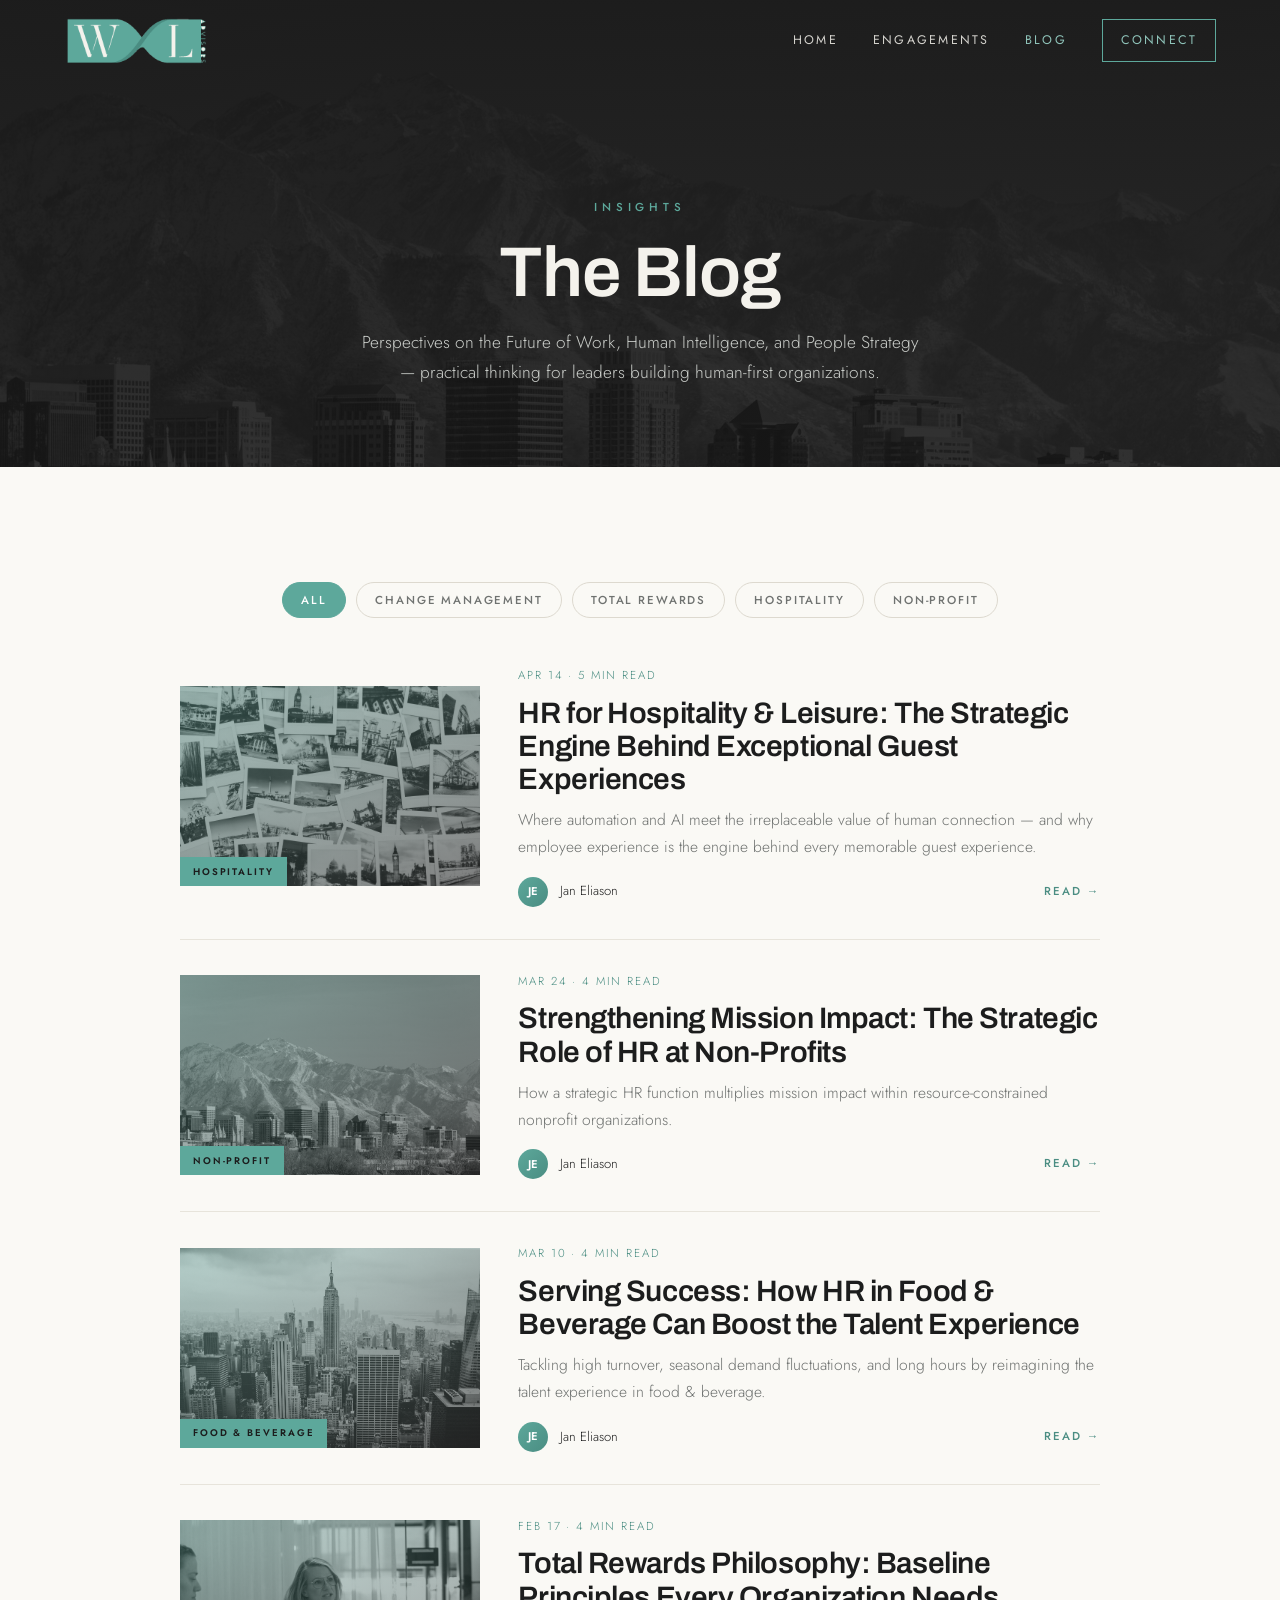
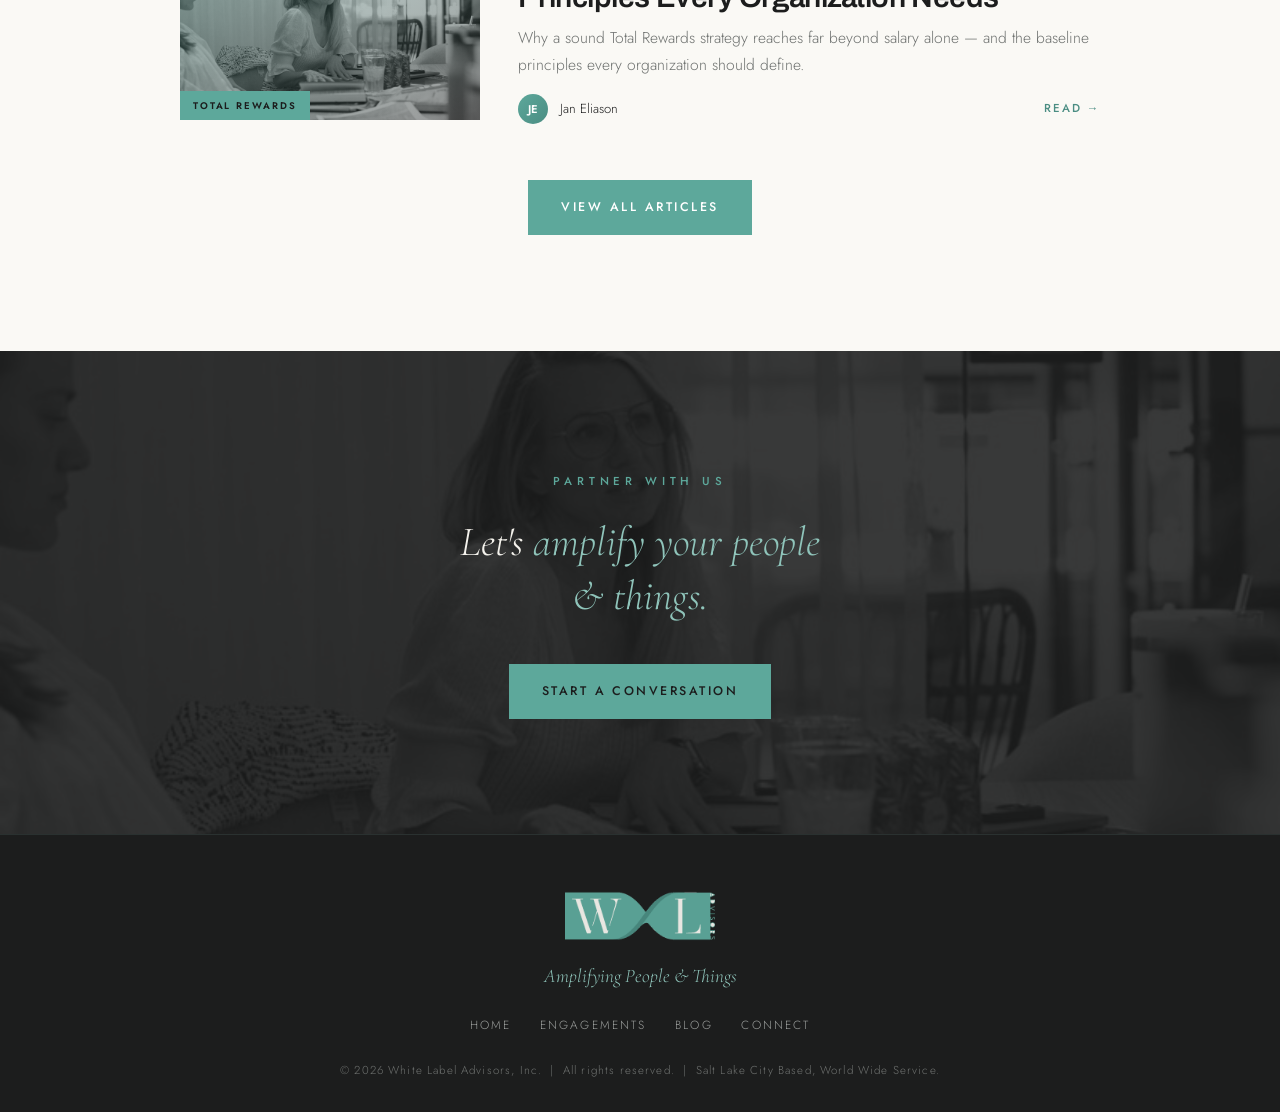
==== commit be1feee4: "Make Engagements its own page and simplify the navbar - Move the Engagements content to a standalone" ====
--- a/blog.html
+++ b/blog.html
@@ -21,11 +21,8 @@
   </a>
   <button class="nav-toggle" id="navToggle" aria-label="Toggle menu">&#9776;</button>
   <nav class="links" id="navLinks">
-    <a href="index.html#about">About</a>
-    <a href="index.html#approach">Approach</a>
-    <a href="index.html#engagements">Engagements</a>
-    <a href="index.html#services">Services</a>
-    <a href="index.html#speaking">Speaking</a>
+    <a href="index.html">Home</a>
+    <a href="engagements.html">Engagements</a>
     <a href="blog.html" class="current">Blog</a>
     <a href="index.html#contact" class="cta">Connect</a>
   </nav>
@@ -128,11 +125,8 @@
     <img class="flogo" src="assets/logo-twist.png" alt="White Label Advisors" />
     <p class="tagline">Amplifying People &amp; Things</p>
     <nav class="fnav">
-      <a href="index.html#about">About</a>
-      <a href="index.html#approach">Approach</a>
-    <a href="index.html#engagements">Engagements</a>
-      <a href="index.html#services">Services</a>
-      <a href="index.html#speaking">Speaking</a>
+      <a href="index.html">Home</a>
+      <a href="engagements.html">Engagements</a>
       <a href="blog.html">Blog</a>
       <a href="index.html#contact">Connect</a>
     </nav>
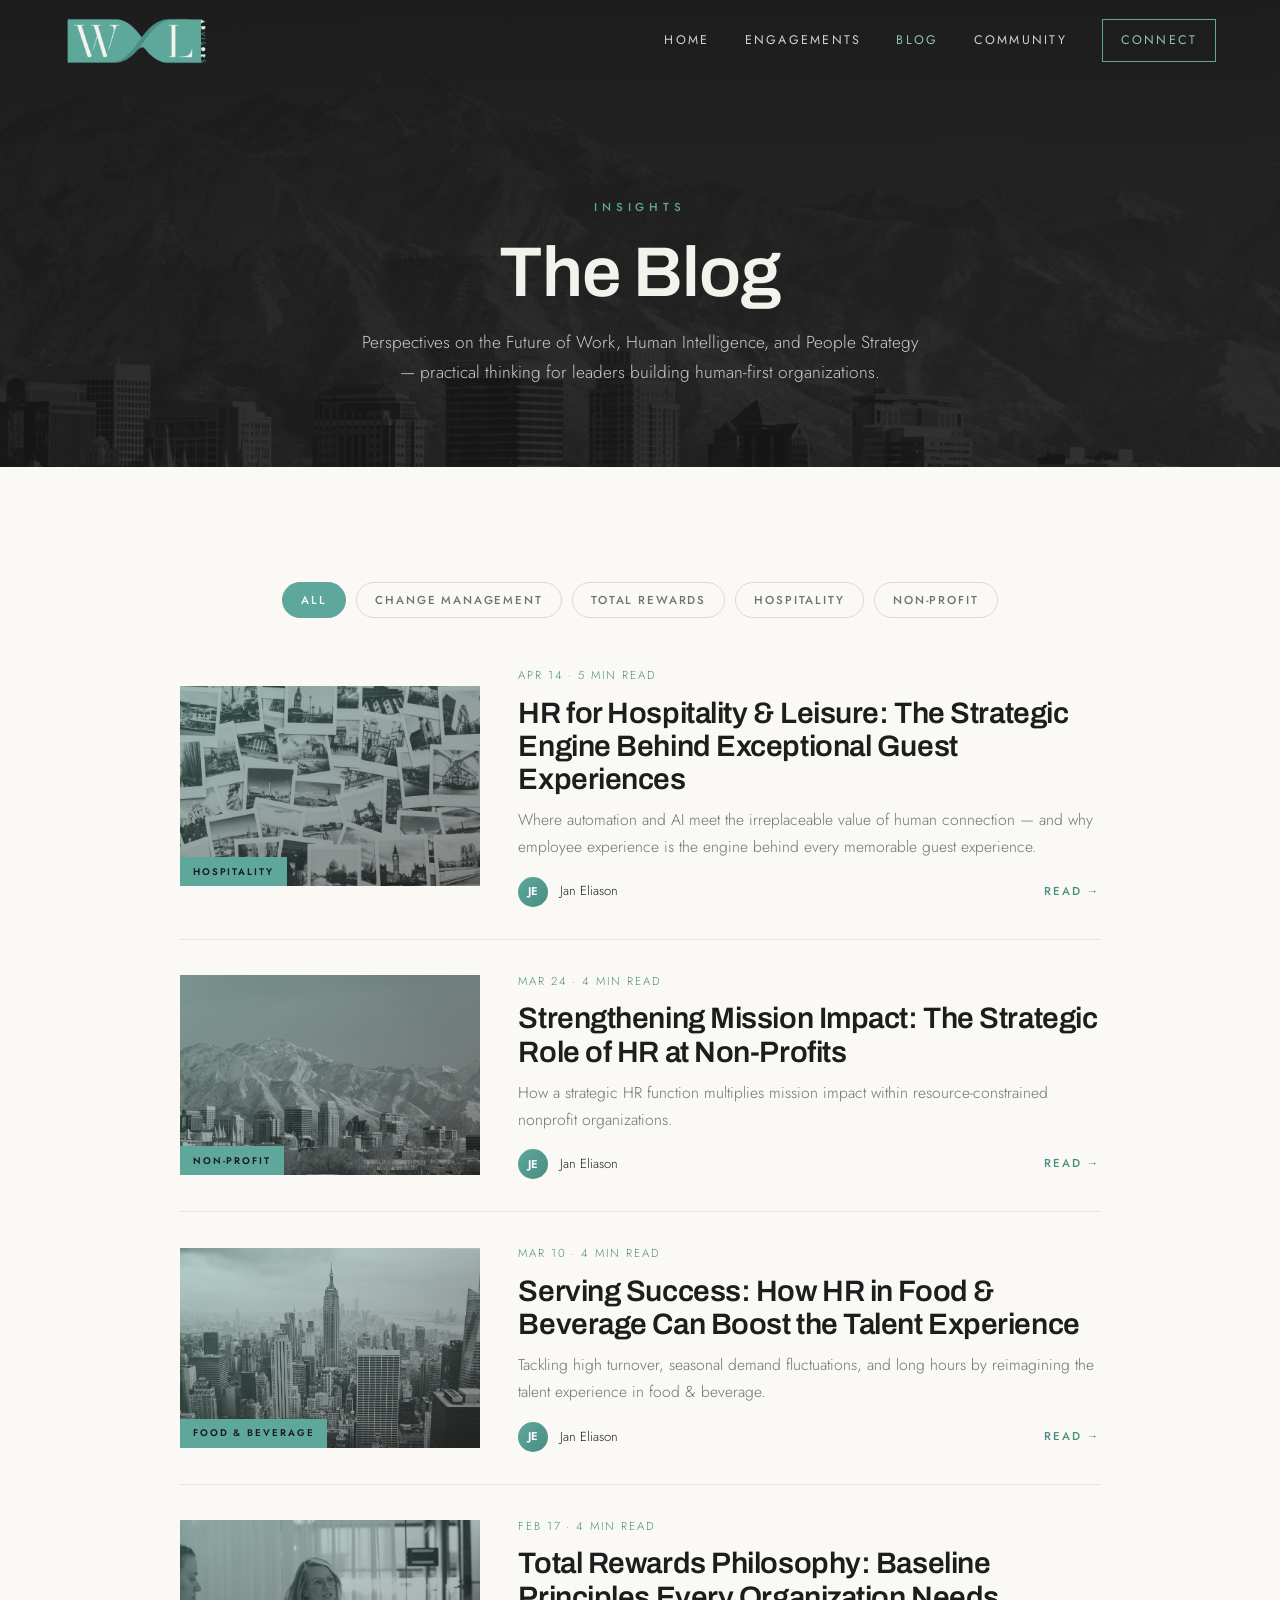
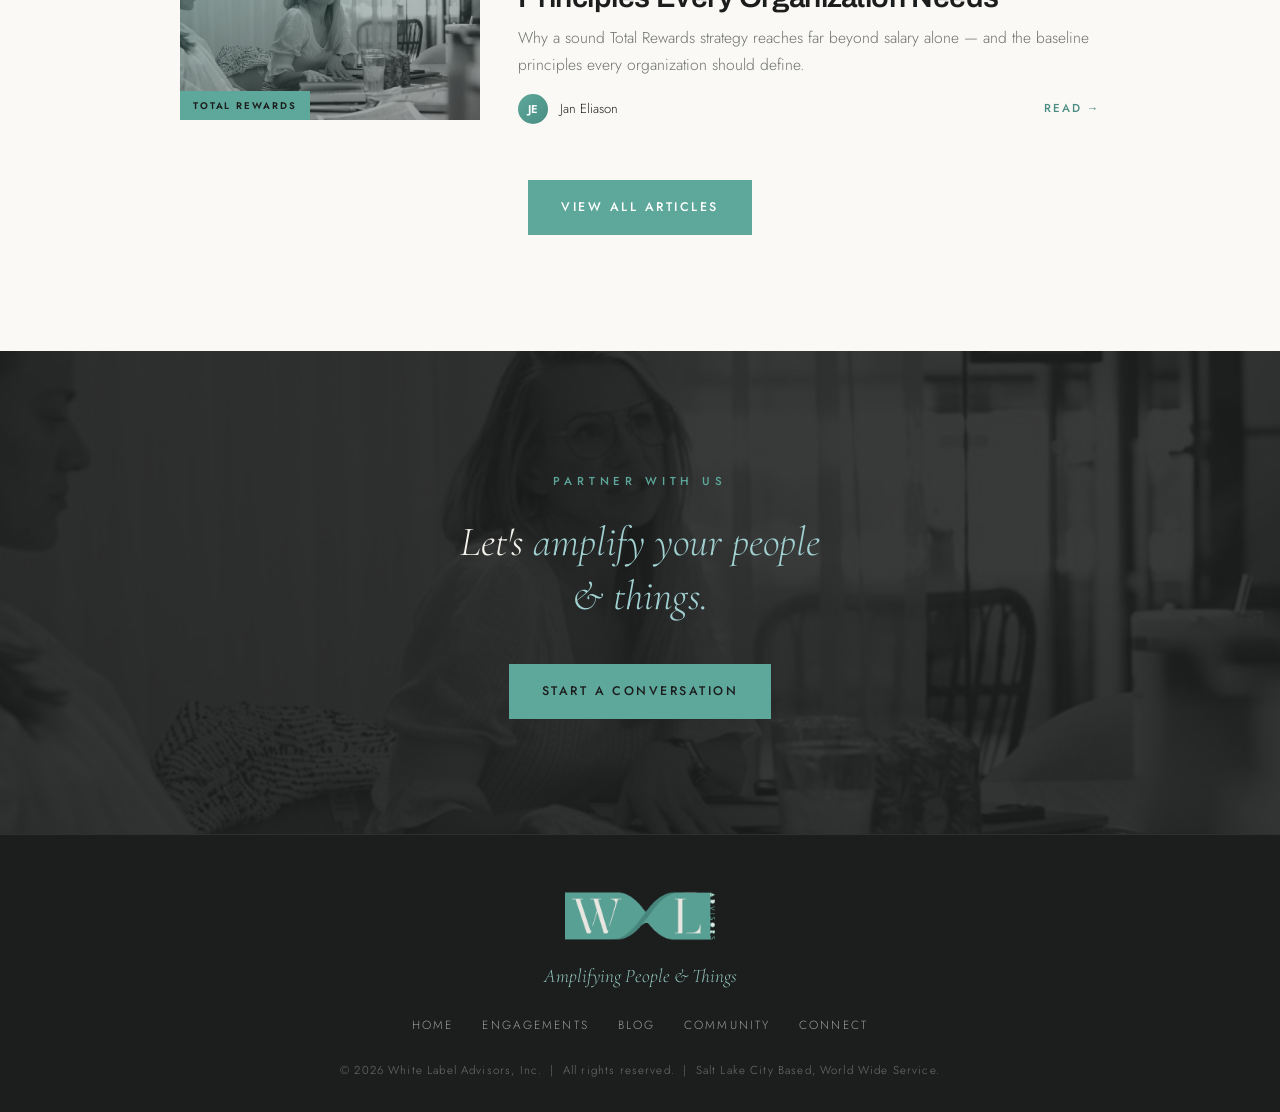
==== commit e33504d6: "Add Community (Circle) tab and wire it via one URL constant Add a Community tab to the nav and foote" ====
--- a/blog.html
+++ b/blog.html
@@ -24,6 +24,7 @@
     <a href="index.html">Home</a>
     <a href="engagements.html">Engagements</a>
     <a href="blog.html" class="current">Blog</a>
+    <a href="#" class="community-link">Community</a>
     <a href="index.html#contact" class="cta">Connect</a>
   </nav>
 </header>
@@ -128,6 +129,7 @@
       <a href="index.html">Home</a>
       <a href="engagements.html">Engagements</a>
       <a href="blog.html">Blog</a>
+      <a href="#" class="community-link">Community</a>
       <a href="index.html#contact">Connect</a>
     </nav>
     <p class="copy">&copy; 2026 White Label Advisors, Inc. &nbsp;|&nbsp; All rights reserved. &nbsp;|&nbsp; Salt Lake City Based, World Wide Service.</p>
--- a/assets/styles.css
+++ b/assets/styles.css
@@ -5,6 +5,7 @@
   --teal: #5da89b;
   --teal-light: #8fc4ba;
   --teal-deep: #4a8d82;
+  --sky: #a0d0d0;
   --cream: #f4f2ec;
   --paper: #faf9f5;
   --gray: #9a9d9b;
@@ -102,7 +103,7 @@
   font-size: clamp(3.2rem, 8.5vw, 6.8rem); font-weight: 700; letter-spacing: -0.025em;
   margin-bottom: 1.5rem; max-width: 16ch; line-height: 1.05;
 }
-.hero h1 em { font-style: normal; color: var(--teal-light); }
+.hero h1 em { font-style: normal; color: var(--sky); }
 .hero p.lead {
   font-size: clamp(1.15rem, 2vw, 1.5rem); max-width: 48ch; color: #d6d8d4;
   font-weight: 300; margin-bottom: 2.6rem;
@@ -114,7 +115,7 @@
   padding: 1rem 2rem; transition: all .28s ease; cursor: pointer; border: 1px solid transparent;
 }
 .btn--solid { background: var(--teal); color: var(--charcoal); }
-.btn--solid:hover { background: var(--teal-light); transform: translateY(-2px); }
+.btn--solid:hover { background: var(--sky); transform: translateY(-2px); }
 .btn--ghost { border-color: rgba(244,242,236,.4); color: var(--cream); }
 .btn--ghost:hover { border-color: var(--teal-light); color: var(--teal-light); }
 
@@ -220,7 +221,7 @@
 .stats-panel .head h2 { color: var(--cream); }
 .stats-panel .head p { color: #c4c7c4; }
 .stats { display: grid; grid-template-columns: repeat(3, 1fr); gap: 2rem; text-align: center; }
-.stat .num { font-family: var(--display); font-size: clamp(3rem, 6vw, 4.6rem); color: var(--teal-light); font-weight: 700; line-height: 1; letter-spacing: -0.02em; }
+.stat .num { font-family: var(--display); font-size: clamp(3rem, 6vw, 4.6rem); color: var(--sky); font-weight: 700; line-height: 1; letter-spacing: -0.02em; }
 .stat .lbl { margin-top: 0.8rem; font-size: 0.8rem; letter-spacing: 0.2em; text-transform: uppercase; color: #c4c7c4; }
 .stat .sub { font-size: 0.82rem; color: var(--gray); margin-top: 0.35rem; }
 
@@ -249,20 +250,26 @@
 .step ul li { font-size: 1.02rem; color: var(--gray-dark); padding-left: 1.4rem; position: relative; margin-bottom: .5rem; }
 .step ul li::before { content: "◆"; position: absolute; left: 0; color: var(--teal); font-size: .68rem; top: .45rem; }
 
-/* ---------- SERVICES ---------- */
-.svc-grid { display: grid; grid-template-columns: repeat(3, 1fr); gap: 1px; background: rgba(143,196,186,.18); border: 1px solid rgba(143,196,186,.18); }
-.svc { background: var(--charcoal-2); padding: 3rem 2.2rem; transition: background .35s; }
-.svc:hover { background: var(--charcoal-3); }
+/* ---------- SERVICES / MODALITIES ---------- */
+.svc-grid { display: grid; grid-template-columns: repeat(3, 1fr); gap: 1.6rem; max-width: 1120px; margin: 0 auto; }
+.svc {
+  background: var(--charcoal-2); padding: 3.6rem 2.6rem; border-radius: 20px;
+  border: 1px solid rgba(143,196,186,.16); text-align: center;
+  transition: transform .35s ease, background .35s ease, box-shadow .35s ease, border-color .35s ease;
+}
+.svc:hover { transform: translateY(-8px); background: var(--charcoal-3); border-color: rgba(143,196,186,.45); box-shadow: 0 28px 55px rgba(0,0,0,.32); }
 .svc .ico {
-  width: 46px; height: 46px; transform: rotate(45deg); margin-bottom: 1.6rem;
-  background: linear-gradient(135deg, var(--teal), var(--teal-deep));
-}
-.svc h3 { font-size: 1.55rem; color: var(--cream); margin-bottom: 0.4rem; }
-.svc .tag { font-size: 0.66rem; letter-spacing: 0.22em; text-transform: uppercase; color: var(--teal-light); margin-bottom: 1rem; display:block; }
-.svc p { color: #b3b6b3; font-size: 0.96rem; }
+  width: 58px; height: 58px; transform: rotate(45deg); margin: 0 auto 1.8rem;
+  background: linear-gradient(135deg, var(--sky), var(--teal-deep));
+  display: flex; align-items: center; justify-content: center;
+}
+.svc .ico svg { transform: rotate(-45deg); width: 26px; height: 26px; color: var(--cream); }
+.svc .tag { font-size: 0.72rem; letter-spacing: 0.24em; text-transform: uppercase; color: var(--sky); margin-bottom: 0.7rem; display: block; }
+.svc h3 { font-size: clamp(1.7rem, 2.4vw, 2.05rem); color: var(--cream); margin-bottom: 0.7rem; }
+.svc p { color: #b9bcb9; font-size: 1.05rem; line-height: 1.7; }
 
 /* ---------- ENGAGEMENTS ---------- */
-.engage-grid { grid-template-columns: repeat(2, 1fr); }
+.engage-grid { grid-template-columns: repeat(2, 1fr); max-width: 900px; }
 .engage-cta { text-align: center; margin-top: 3rem; }
 
 /* ---------- SPEAKING ---------- */
@@ -279,16 +286,27 @@
   display: flex; gap: 0.9rem; align-items: baseline; color: #4a4d4b; font-size: 1rem;
 }
 .topics li::before { content: "◆"; color: var(--teal); font-size: 0.65rem; }
-.industries { display: flex; flex-wrap: wrap; gap: 0.6rem; margin-top: 2.2rem; justify-content: center; }
+.industries { display: flex; flex-wrap: wrap; gap: 0.65rem; margin-top: 2.2rem; justify-content: center; }
 .industries.left { justify-content: flex-start; }
 .industries span {
-  font-size: 0.7rem; letter-spacing: 0.14em; text-transform: uppercase; color: var(--gray-dark);
-  border: 1px solid rgba(93,168,155,.3); padding: 0.45rem 0.9rem;
-}
+  font-size: 0.78rem; letter-spacing: 0.1em; text-transform: uppercase; color: #cfd2cf;
+  border: 1px solid rgba(143,196,186,.4); padding: 0.55rem 1.05rem; border-radius: 999px;
+  transition: background .25s, color .25s, border-color .25s, transform .2s;
+}
+.industries span:hover { background: var(--teal); color: #fff; border-color: var(--teal); transform: translateY(-2px); }
 
 /* ---------- SERVE ---------- */
-.serve-groups { display: grid; grid-template-columns: repeat(2, 1fr); gap: 3rem; max-width: 920px; margin: 0 auto; }
-.serve-col h3 { font-size: 1.5rem; margin-bottom: 1rem; text-align: center; }
+.serve-groups { display: grid; grid-template-columns: repeat(2, 1fr); gap: 1.8rem; max-width: 1000px; margin: 0 auto; align-items: start; }
+.serve-col {
+  background: rgba(255,255,255,0.055);
+  -webkit-backdrop-filter: blur(7px); backdrop-filter: blur(7px);
+  border: 1px solid rgba(143,196,186,.2); border-radius: 20px; padding: 3rem 2.6rem;
+  box-shadow: 0 18px 45px rgba(0,0,0,.22); text-align: center;
+  transition: transform .35s ease, box-shadow .35s ease, background .35s ease;
+}
+.serve-col:hover { transform: translateY(-6px); background: rgba(255,255,255,0.085); box-shadow: 0 28px 55px rgba(0,0,0,.32); }
+.serve-col h3 { font-size: 1.7rem; margin-bottom: 1.4rem; }
+.serve-col h3::after { content: ""; display: block; width: 44px; height: 2px; background: var(--teal); margin: .8rem auto 0; }
 .serve-col .industries { margin-top: 0; }
 
 /* ---------- JOURNEY ---------- */
@@ -302,21 +320,22 @@
 .serve-divider { width: 64px; height: 1px; background: rgba(93,168,155,.5); margin: 4.5rem auto; }
 
 /* ---------- TESTIMONIALS CAROUSEL ---------- */
-.section--clients { position: relative; overflow: hidden; }
-.section--clients .bg { position: absolute; inset: 0; background: url('bg-travel.jpg') center/cover; filter: grayscale(100%); opacity: .10; }
+.section--clients { position: relative; overflow: hidden; background: var(--paper); }
+.section--clients .bg { position: absolute; inset: 0; background: url('bg-travel.jpg') center/cover; filter: grayscale(100%); opacity: .05; }
 .section--clients .wrap { position: relative; z-index: 1; }
 .clients-carousel { max-width: 940px; margin: 0 auto; position: relative; }
-.client-track { position: relative; }
-.client-slide { display: none; text-align: center; }
-.client-slide.active { display: block; animation: fadeQuote .55s ease; }
-@keyframes fadeQuote { from { opacity: 0; transform: translateY(10px); } to { opacity: 1; transform: none; } }
+/* Slides share one grid cell so the track height = tallest quote — switching
+   quotes never changes layout height, so the page stays still. */
+.client-track { display: grid; }
+.client-slide { grid-area: 1 / 1; text-align: center; opacity: 0; visibility: hidden; transition: opacity .5s ease, visibility .5s ease; }
+.client-slide.active { opacity: 1; visibility: visible; }
 .client-slide .qmark { font-family: var(--serif); font-size: 5rem; line-height: .35; color: var(--teal); display: block; margin-bottom: .8rem; }
 .client-slide blockquote {
-  font-family: var(--serif); font-style: italic; font-size: clamp(1.1rem, 1.9vw, 1.55rem);
-  line-height: 1.55; color: var(--cream); margin: 0 auto 1.6rem; max-width: 64ch;
+  font-family: var(--serif); font-style: italic; font-size: clamp(1.15rem, 2vw, 1.65rem);
+  line-height: 1.55; color: var(--charcoal); margin: 0 auto 1.6rem; max-width: 64ch;
 }
 .client-slide cite {
-  font-style: normal; letter-spacing: .26em; text-transform: uppercase; font-size: .72rem; color: var(--teal-light);
+  font-style: normal; letter-spacing: .26em; text-transform: uppercase; font-size: .72rem; color: var(--teal-deep);
   display: inline-flex; align-items: center; gap: .8rem;
 }
 .client-slide cite::before { content: ""; width: 32px; height: 1px; background: var(--teal); }
@@ -324,11 +343,12 @@
 .client-dots button { width: 11px; height: 11px; border-radius: 50%; border: 1px solid var(--teal); background: transparent; cursor: pointer; padding: 0; transition: all .25s; }
 .client-dots button.active { background: var(--teal); transform: scale(1.15); }
 .client-arrow {
-  position: absolute; top: 34%; z-index: 4; background: rgba(28,29,29,.4); border: 1px solid rgba(143,196,186,.4);
-  color: var(--teal-light); width: 46px; height: 46px; border-radius: 50%; cursor: pointer;
+  position: absolute; top: 34%; z-index: 4; background: #fff; border: 1px solid rgba(93,168,155,.45);
+  color: var(--teal-deep); width: 46px; height: 46px; border-radius: 50%; cursor: pointer;
   font-size: 1.1rem; line-height: 1; transition: all .25s; display: flex; align-items: center; justify-content: center;
-}
-.client-arrow:hover { background: var(--teal); color: var(--charcoal); border-color: var(--teal); }
+  box-shadow: 0 6px 18px rgba(0,0,0,.06);
+}
+.client-arrow:hover { background: var(--teal); color: #fff; border-color: var(--teal); }
 .client-arrow.prev { left: -8px; }
 .client-arrow.next { right: -8px; }
 @media (max-width: 980px) { .client-arrow { display: none; } }
@@ -341,7 +361,7 @@
   font-family: var(--serif); font-style: italic; font-size: clamp(1.6rem, 3.5vw, 2.6rem);
   max-width: 22ch; margin: 0 auto 1.5rem; color: var(--cream); line-height: 1.3;
 }
-.impact blockquote .hl { color: var(--teal-light); }
+.impact blockquote .hl { color: var(--sky); }
 .impact cite { font-style: normal; letter-spacing: .26em; text-transform: uppercase; font-size: .72rem; color: var(--teal); }
 
 /* ---------- CONTACT ---------- */
@@ -379,7 +399,7 @@
 footer .fnav a:hover { color: var(--teal-light); }
 footer .copy { font-size: 0.72rem; letter-spacing: 0.1em; color: var(--gray-dark); }
 
-.pill-tag { font-family: var(--serif); font-style: italic; color: var(--teal-light); font-size: clamp(1.8rem, 4vw, 2.9rem); text-align:center; letter-spacing: .02em; }
+.pill-tag { font-family: var(--serif); font-style: italic; color: var(--sky); font-size: clamp(1.8rem, 4vw, 2.9rem); text-align:center; letter-spacing: .02em; }
 
 /* ---------- BLOG ---------- */
 .blog-filters { display: flex; flex-wrap: wrap; gap: 0.6rem; justify-content: center; margin-bottom: 3rem; }
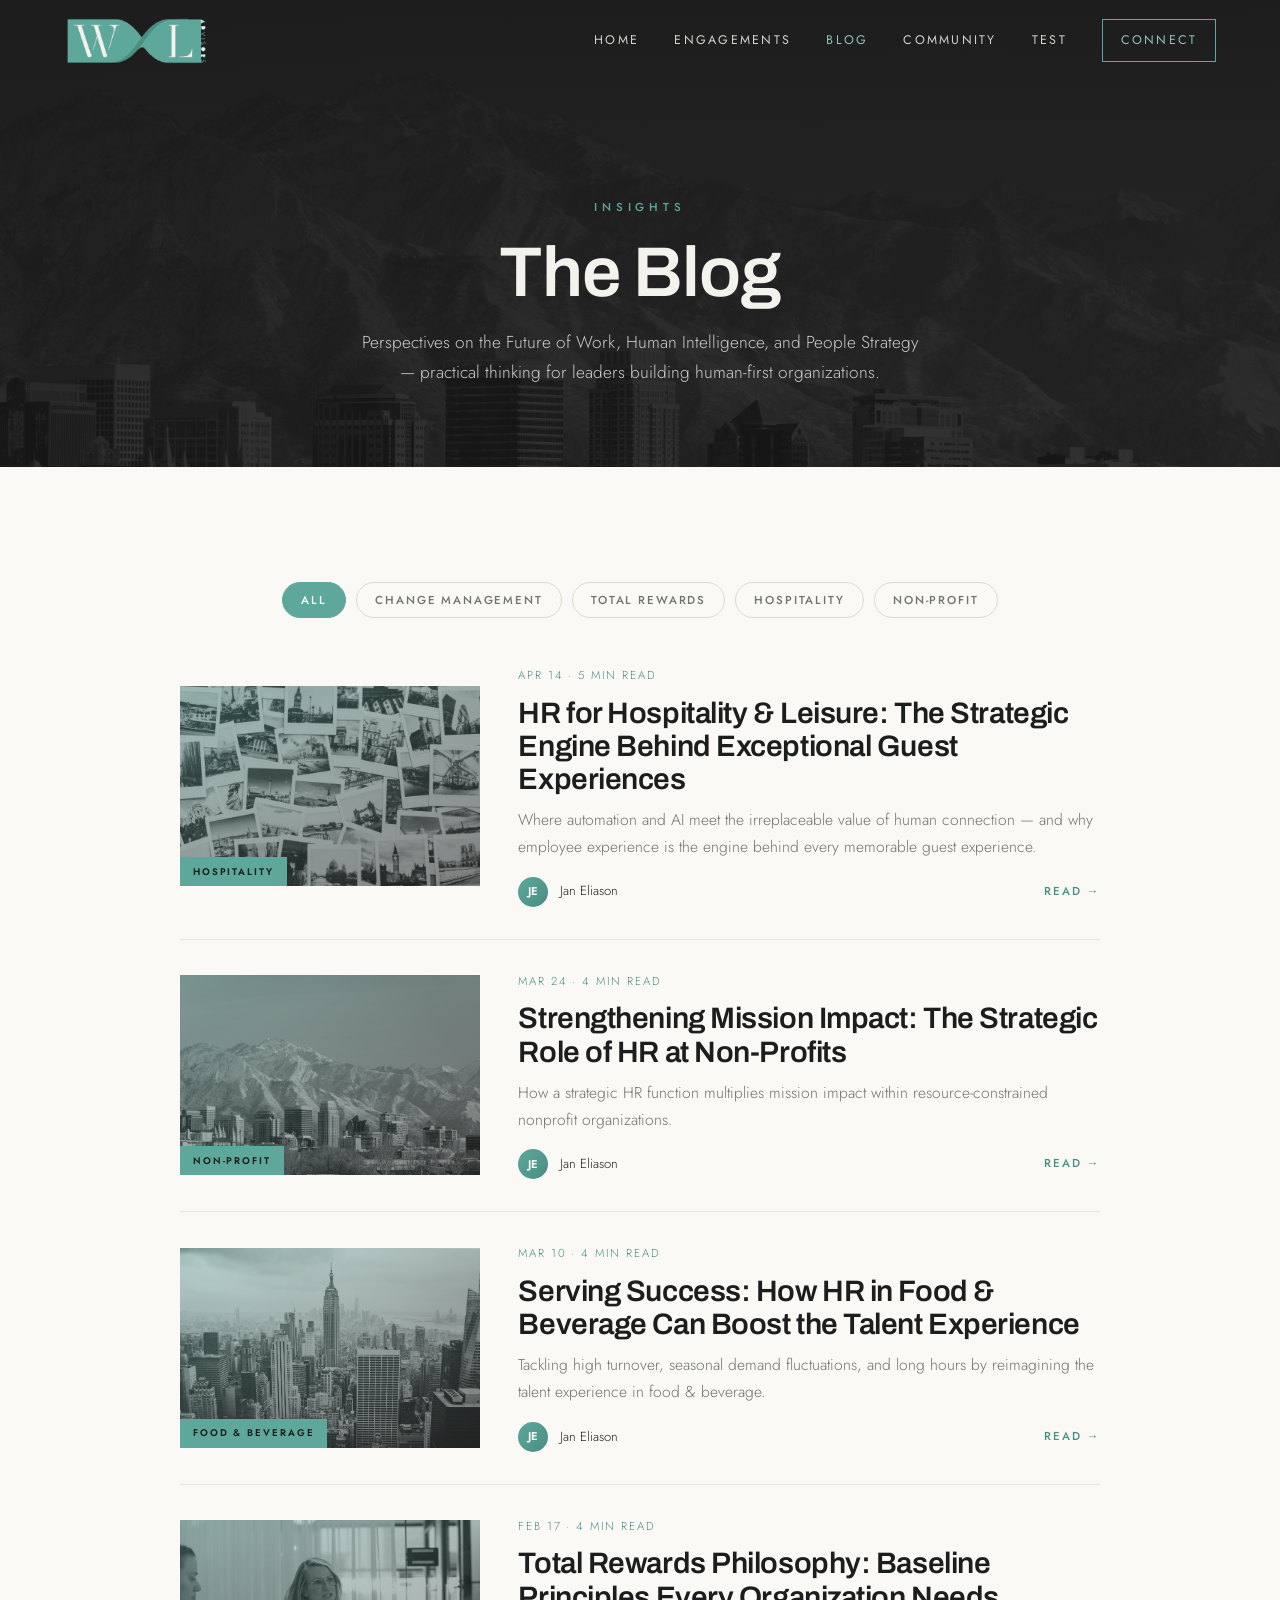
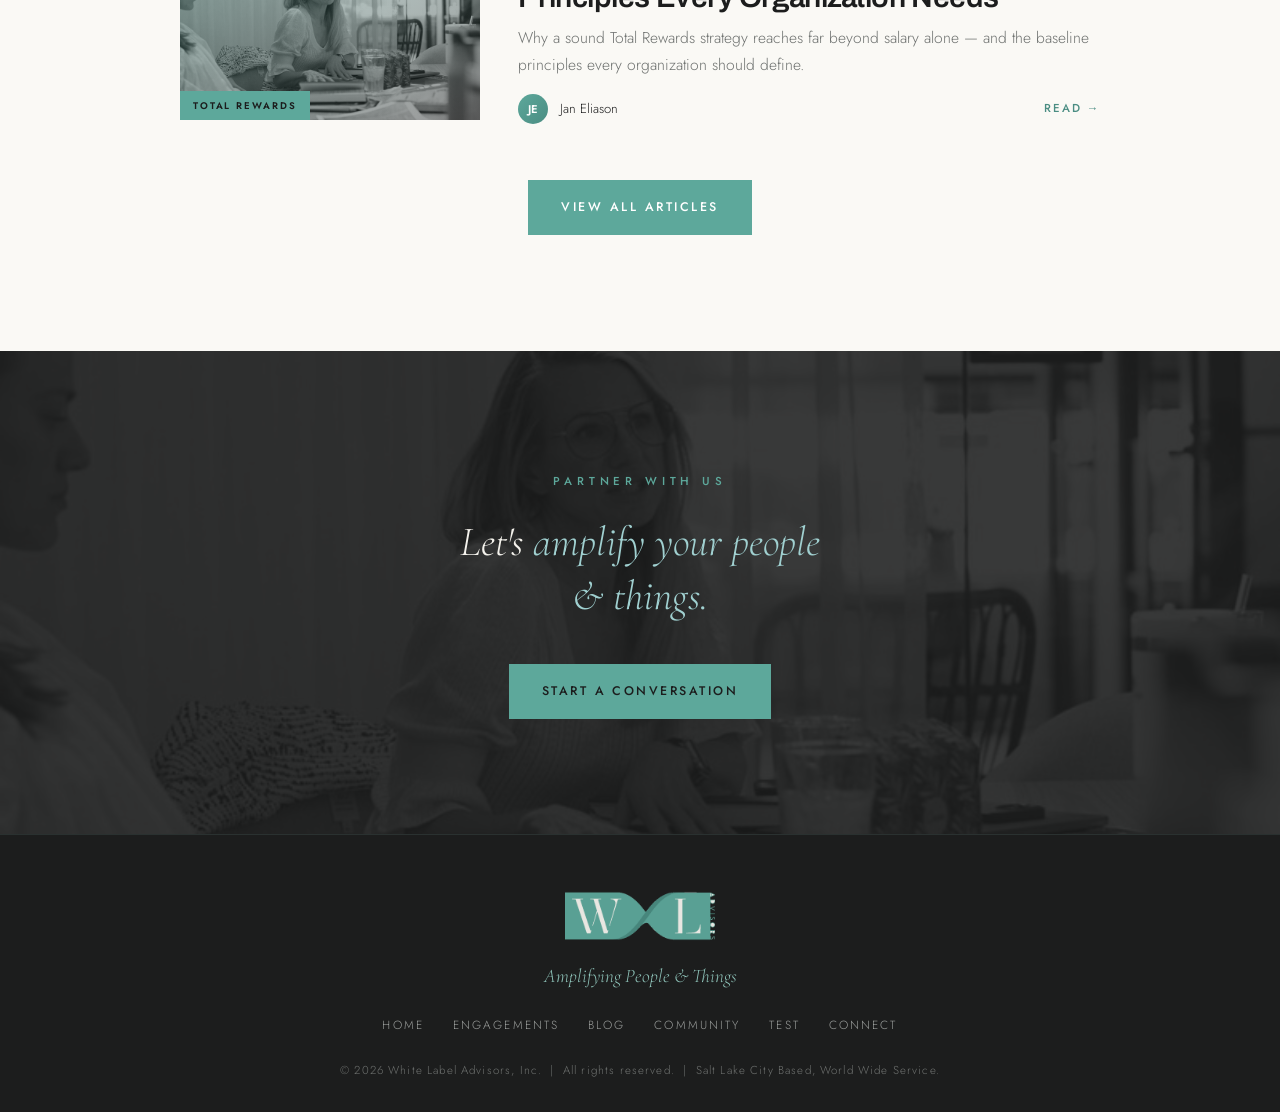
==== commit 74f16ab8: "Add page test.html via WLA editor WLA-Editor: true" ====
--- a/blog.html
+++ b/blog.html
@@ -12,35 +12,36 @@
 <link href="https://fonts.googleapis.com/css2?family=Archivo:wght@500;600;700&family=Cormorant+Garamond:ital,wght@0,400;0,500;0,600;0,700;1,400;1,500&family=Jost:wght@300;400;500;600&display=swap" rel="stylesheet" />
 <link rel="stylesheet" href="assets/styles.css" />
 </head>
-<body>
+<body data-move-group="page">
 
 <!-- ================= NAV ================= -->
 <header class="nav" id="nav">
   <a href="index.html" class="brand" aria-label="White Label Advisors home">
-    <img src="assets/logo-twist.png" alt="White Label Advisors" />
+    <img src="assets/logo-twist.png" alt="White Label Advisors" data-edit="logo-header" />
   </a>
   <button class="nav-toggle" id="navToggle" aria-label="Toggle menu">&#9776;</button>
   <nav class="links" id="navLinks">
-    <a href="index.html">Home</a>
-    <a href="engagements.html">Engagements</a>
-    <a href="blog.html" class="current">Blog</a>
-    <a href="#" class="community-link">Community</a>
-    <a href="index.html#contact" class="cta">Connect</a>
+    <a href="index.html" data-edit="nav-home">Home</a>
+    <a href="engagements.html" data-edit="nav-engagements">Engagements</a>
+    <a href="blog.html" class="current" data-edit="nav-blog">Blog</a>
+    <a href="community.html" data-edit="nav-community">Community</a>
+    <a href="test.html" data-edit="nav-test">Test</a>
+    <a href="index.html#contact" class="cta" data-edit="nav-connect">Connect</a>
   </nav>
 </header>
 
 <!-- ================= PAGE HERO ================= -->
-<section class="page-hero">
-  <div class="bg"></div>
+<section class="page-hero" data-move="page-hero" data-move-in="page" data-bg="page-hero">
+  <div class="bg" data-bg="page-hero-image"></div>
   <div class="wrap reveal">
-    <span class="eyebrow">Insights</span>
-    <h1>The Blog</h1>
-    <p>Perspectives on the Future of Work, Human Intelligence, and People Strategy — practical thinking for leaders building human-first organizations.</p>
+    <span class="eyebrow" data-edit="hero-eyebrow">Insights</span>
+    <h1 data-edit="hero-title">The Blog</h1>
+    <p data-edit="hero-lead">Perspectives on the Future of Work, Human Intelligence, and People Strategy — practical thinking for leaders building human-first organizations.</p>
   </div>
 </section>
 
 <!-- ================= BLOG ================= -->
-<section class="section">
+<section class="section" data-move="posts" data-move-in="page" data-bg="posts">
   <div class="wrap">
     <div class="blog-filters" id="blogFilters">
       <button class="active" data-filter="all">All</button>
@@ -50,86 +51,87 @@
       <button data-filter="nonprofit">Non-Profit</button>
     </div>
 
-    <div class="blog-list" id="blogList">
-      <article class="post reveal" data-category="hospitality">
+    <div class="blog-list" id="blogList" data-move-group="blog-posts">
+      <article class="post reveal" data-category="hospitality" data-move="post-hospitality" data-move-in="blog-posts">
         <a class="thumb" href="https://www.whitelabeladvisors.com/blog" target="_blank" rel="noopener">
-          <span class="cat">Hospitality</span>
-          <img src="assets/bg-travel.jpg" alt="" />
+          <span class="cat" data-edit="post1-cat">Hospitality</span>
+          <img src="assets/bg-travel.jpg" alt="" data-edit="post1-img" />
         </a>
         <div class="post-body">
-          <div class="meta">Apr 14 &middot; 5 min read</div>
-          <h3><a href="https://www.whitelabeladvisors.com/blog" target="_blank" rel="noopener">HR for Hospitality &amp; Leisure: The Strategic Engine Behind Exceptional Guest Experiences</a></h3>
-          <p>Where automation and AI meet the irreplaceable value of human connection — and why employee experience is the engine behind every memorable guest experience.</p>
+          <div class="meta" data-edit="post1-meta">Apr 14 &middot; 5 min read</div>
+          <h3><a href="https://www.whitelabeladvisors.com/blog" target="_blank" rel="noopener" data-edit="post1-title">HR for Hospitality &amp; Leisure: The Strategic Engine Behind Exceptional Guest Experiences</a></h3>
+          <p data-edit="post1-body">Where automation and AI meet the irreplaceable value of human connection — and why employee experience is the engine behind every memorable guest experience.</p>
           <div class="byline"><span class="avatar">JE</span> Jan Eliason <a class="more" href="https://www.whitelabeladvisors.com/blog" target="_blank" rel="noopener">Read &rarr;</a></div>
         </div>
       </article>
 
-      <article class="post reveal" data-category="nonprofit">
+      <article class="post reveal" data-category="nonprofit" data-move="post-nonprofit" data-move-in="blog-posts">
         <a class="thumb" href="https://www.whitelabeladvisors.com/blog" target="_blank" rel="noopener">
-          <span class="cat">Non-Profit</span>
-          <img src="assets/bg-slc.jpg" alt="" />
+          <span class="cat" data-edit="post2-cat">Non-Profit</span>
+          <img src="assets/bg-slc.jpg" alt="" data-edit="post2-img" />
         </a>
         <div class="post-body">
-          <div class="meta">Mar 24 &middot; 4 min read</div>
-          <h3><a href="https://www.whitelabeladvisors.com/blog" target="_blank" rel="noopener">Strengthening Mission Impact: The Strategic Role of HR at Non-Profits</a></h3>
-          <p>How a strategic HR function multiplies mission impact within resource-constrained nonprofit organizations.</p>
+          <div class="meta" data-edit="post2-meta">Mar 24 &middot; 4 min read</div>
+          <h3><a href="https://www.whitelabeladvisors.com/blog" target="_blank" rel="noopener" data-edit="post2-title">Strengthening Mission Impact: The Strategic Role of HR at Non-Profits</a></h3>
+          <p data-edit="post2-body">How a strategic HR function multiplies mission impact within resource-constrained nonprofit organizations.</p>
           <div class="byline"><span class="avatar">JE</span> Jan Eliason <a class="more" href="https://www.whitelabeladvisors.com/blog" target="_blank" rel="noopener">Read &rarr;</a></div>
         </div>
       </article>
 
-      <article class="post reveal" data-category="hospitality">
+      <article class="post reveal" data-category="hospitality" data-move="post-fnb" data-move-in="blog-posts">
         <a class="thumb" href="https://www.whitelabeladvisors.com/blog" target="_blank" rel="noopener">
-          <span class="cat">Food &amp; Beverage</span>
-          <img src="assets/bg-nyc.jpg" alt="" />
+          <span class="cat" data-edit="post3-cat">Food &amp; Beverage</span>
+          <img src="assets/bg-nyc.jpg" alt="" data-edit="post3-img" />
         </a>
         <div class="post-body">
-          <div class="meta">Mar 10 &middot; 4 min read</div>
-          <h3><a href="https://www.whitelabeladvisors.com/blog" target="_blank" rel="noopener">Serving Success: How HR in Food &amp; Beverage Can Boost the Talent Experience</a></h3>
-          <p>Tackling high turnover, seasonal demand fluctuations, and long hours by reimagining the talent experience in food &amp; beverage.</p>
+          <div class="meta" data-edit="post3-meta">Mar 10 &middot; 4 min read</div>
+          <h3><a href="https://www.whitelabeladvisors.com/blog" target="_blank" rel="noopener" data-edit="post3-title">Serving Success: How HR in Food &amp; Beverage Can Boost the Talent Experience</a></h3>
+          <p data-edit="post3-body">Tackling high turnover, seasonal demand fluctuations, and long hours by reimagining the talent experience in food &amp; beverage.</p>
           <div class="byline"><span class="avatar">JE</span> Jan Eliason <a class="more" href="https://www.whitelabeladvisors.com/blog" target="_blank" rel="noopener">Read &rarr;</a></div>
         </div>
       </article>
 
-      <article class="post reveal" data-category="rewards change">
+      <article class="post reveal" data-category="rewards change" data-move="post-rewards" data-move-in="blog-posts">
         <a class="thumb" href="https://www.whitelabeladvisors.com/blog" target="_blank" rel="noopener">
-          <span class="cat">Total Rewards</span>
-          <img src="assets/christine-board.jpg" alt="" />
+          <span class="cat" data-edit="post4-cat">Total Rewards</span>
+          <img src="assets/christine-board.jpg" alt="" data-edit="post4-img" />
         </a>
         <div class="post-body">
-          <div class="meta">Feb 17 &middot; 4 min read</div>
-          <h3><a href="https://www.whitelabeladvisors.com/blog" target="_blank" rel="noopener">Total Rewards Philosophy: Baseline Principles Every Organization Needs</a></h3>
-          <p>Why a sound Total Rewards strategy reaches far beyond salary alone — and the baseline principles every organization should define.</p>
+          <div class="meta" data-edit="post4-meta">Feb 17 &middot; 4 min read</div>
+          <h3><a href="https://www.whitelabeladvisors.com/blog" target="_blank" rel="noopener" data-edit="post4-title">Total Rewards Philosophy: Baseline Principles Every Organization Needs</a></h3>
+          <p data-edit="post4-body">Why a sound Total Rewards strategy reaches far beyond salary alone — and the baseline principles every organization should define.</p>
           <div class="byline"><span class="avatar">JE</span> Jan Eliason <a class="more" href="https://www.whitelabeladvisors.com/blog" target="_blank" rel="noopener">Read &rarr;</a></div>
         </div>
       </article>
     </div>
 
     <div class="blog-cta">
-      <a href="https://www.whitelabeladvisors.com/blog" target="_blank" rel="noopener" class="btn btn--solid" style="color:#fff;">View All Articles</a>
+      <a href="https://www.whitelabeladvisors.com/blog" target="_blank" rel="noopener" class="btn btn--solid" style="color:#fff;" data-edit="cta-articles">View All Articles</a>
     </div>
   </div>
 </section>
 
 <!-- ================= CTA STRIP ================= -->
-<section class="section section--dark impact">
-  <div class="bg"></div>
+<section class="section section--dark impact" data-move="cta" data-move-in="page" data-bg="cta">
+  <div class="bg" data-bg="cta-image"></div>
   <div class="wrap">
-    <span class="eyebrow">Partner With Us</span>
-    <blockquote style="margin-top:1.4rem;">Let's <span class="hl">amplify your people &amp; things.</span></blockquote>
-    <a href="index.html#contact" class="btn btn--solid" style="margin-top:1rem;">Start a Conversation</a>
+    <span class="eyebrow" data-edit="cta-eyebrow">Partner With Us</span>
+    <blockquote data-edit="cta-quote" style="margin-top:1.4rem;">Let's <span class="hl">amplify your people &amp; things.</span></blockquote>
+    <a href="index.html#contact" class="btn btn--solid" style="margin-top:1rem;" data-edit="cta-start">Start a Conversation</a>
   </div>
 </section>
 
 <!-- ================= FOOTER ================= -->
 <footer>
   <div class="wrap">
-    <img class="flogo" src="assets/logo-twist.png" alt="White Label Advisors" />
+    <img class="flogo" src="assets/logo-twist.png" alt="White Label Advisors" data-edit="logo-footer" />
     <p class="tagline">Amplifying People &amp; Things</p>
     <nav class="fnav">
       <a href="index.html">Home</a>
       <a href="engagements.html">Engagements</a>
       <a href="blog.html">Blog</a>
-      <a href="#" class="community-link">Community</a>
+      <a href="community.html">Community</a>
+      <a href="test.html">Test</a>
       <a href="index.html#contact">Connect</a>
     </nav>
     <p class="copy">&copy; 2026 White Label Advisors, Inc. &nbsp;|&nbsp; All rights reserved. &nbsp;|&nbsp; Salt Lake City Based, World Wide Service.</p>
--- a/assets/styles.css
+++ b/assets/styles.css
@@ -399,7 +399,37 @@
 footer .fnav a:hover { color: var(--teal-light); }
 footer .copy { font-size: 0.72rem; letter-spacing: 0.1em; color: var(--gray-dark); }
 
-.pill-tag { font-family: var(--serif); font-style: italic; color: var(--sky); font-size: clamp(1.8rem, 4vw, 2.9rem); text-align:center; letter-spacing: .02em; }
+.pill-tag {
+  font-family: var(--display); font-weight: 700; font-style: normal; text-transform: uppercase;
+  font-size: clamp(1.5rem, 3.4vw, 2.5rem); text-align: center; letter-spacing: .12em;
+  background: linear-gradient(90deg, var(--teal-deep), var(--teal), var(--sky), var(--teal), var(--teal-deep));
+  background-size: 200% auto;
+  -webkit-background-clip: text; background-clip: text;
+  -webkit-text-fill-color: transparent; color: transparent;
+  animation: tagShimmer 4s linear infinite;
+}
+@keyframes tagShimmer {
+  0%   { background-position: 0% 50%; }
+  100% { background-position: 200% 50%; }
+}
+@media (prefers-reduced-motion: reduce) {
+  .pill-tag { animation: none; }
+}
+
+/* ---------- COMMUNITY EMBED ---------- */
+.community-shell {
+  position: relative; max-width: 1200px; margin: 0 auto; border-radius: 20px; overflow: hidden;
+  border: 1px solid #e8e5dc; box-shadow: 0 18px 45px rgba(0,0,0,.08); background: var(--charcoal-2);
+}
+.community-shell iframe { display: block; width: 100%; height: 78vh; min-height: 600px; border: 0; }
+.community-placeholder {
+  display: none; flex-direction: column; align-items: center; justify-content: center; gap: 1.3rem;
+  text-align: center; color: var(--cream); padding: 4rem 2rem; min-height: 60vh;
+}
+.community-placeholder .qmark { font-family: var(--display); font-weight: 700; font-size: 2rem; color: var(--sky); }
+.community-placeholder p { color: #c9ccc8; max-width: 42ch; }
+.community-note { text-align: center; color: var(--gray-dark); font-size: .88rem; margin-top: 1.4rem; }
+.community-note a { color: var(--teal-deep); text-decoration: underline; }
 
 /* ---------- BLOG ---------- */
 .blog-filters { display: flex; flex-wrap: wrap; gap: 0.6rem; justify-content: center; margin-bottom: 3rem; }
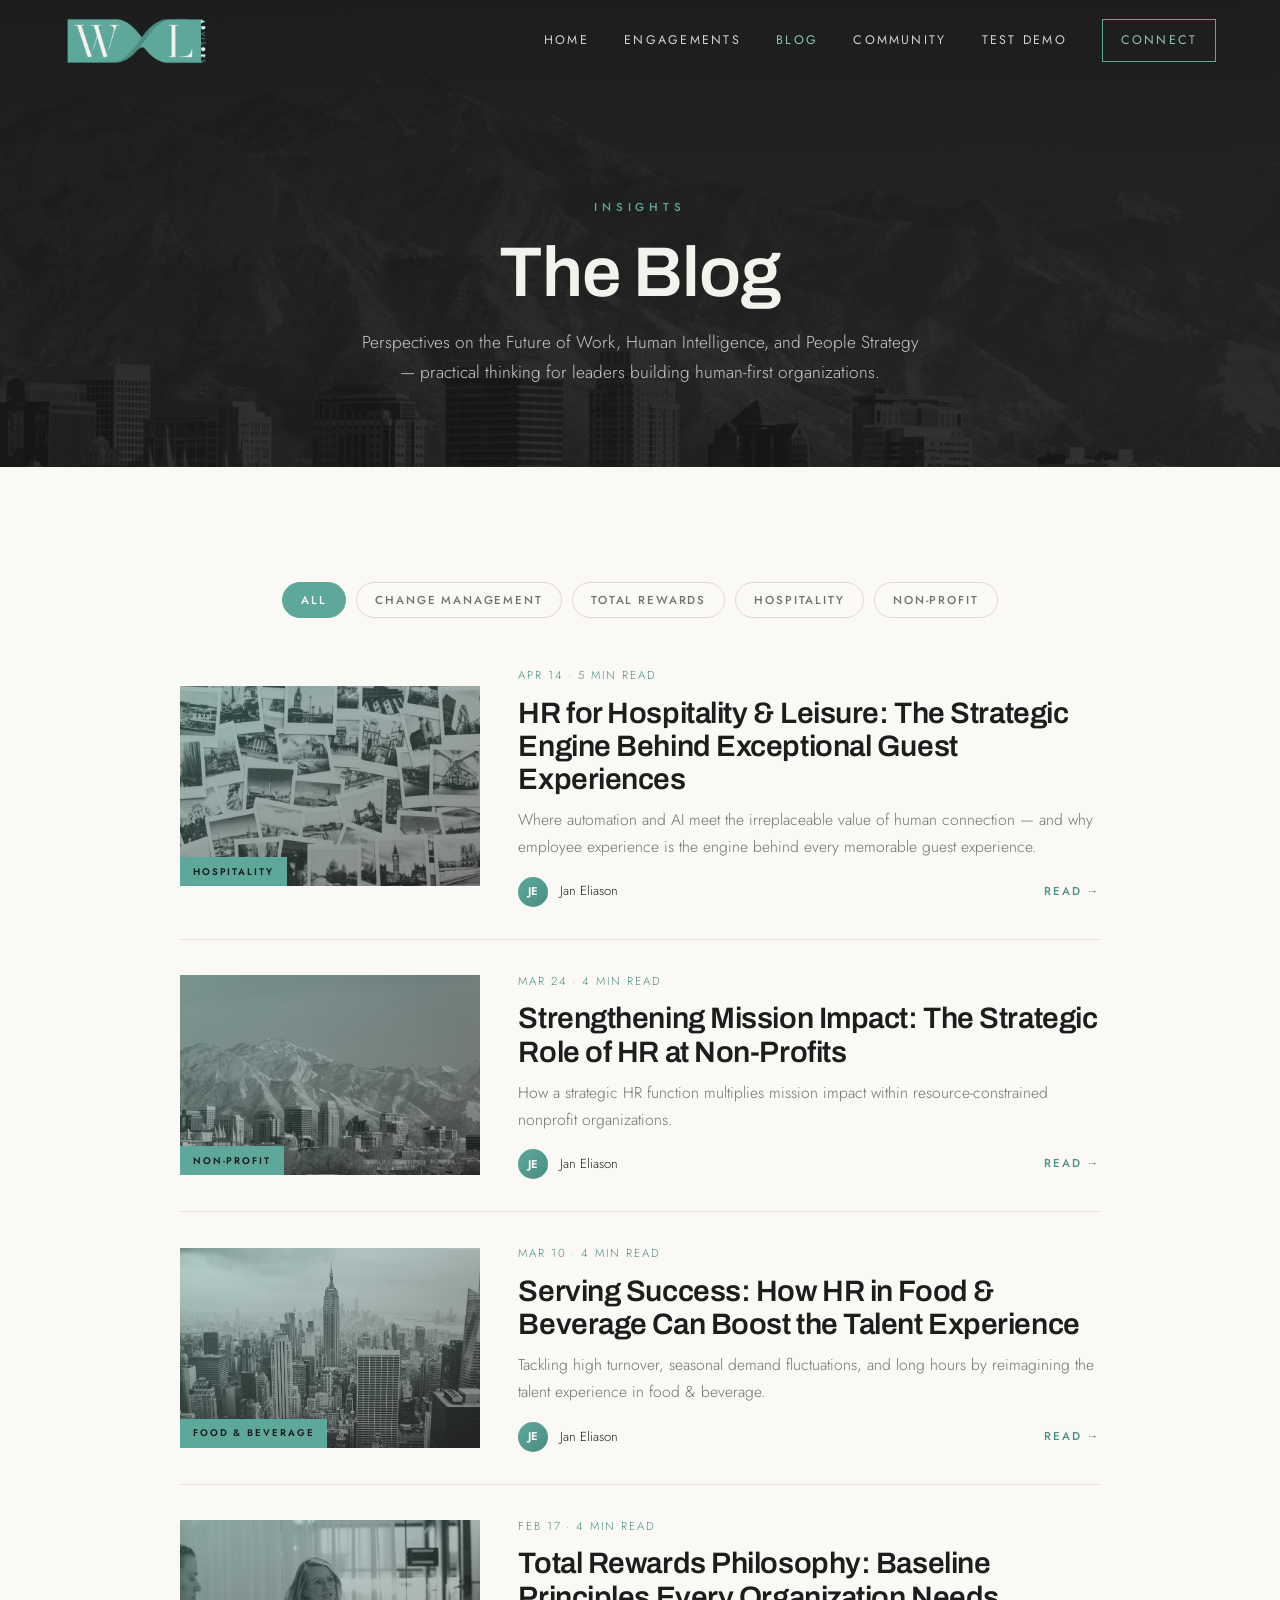
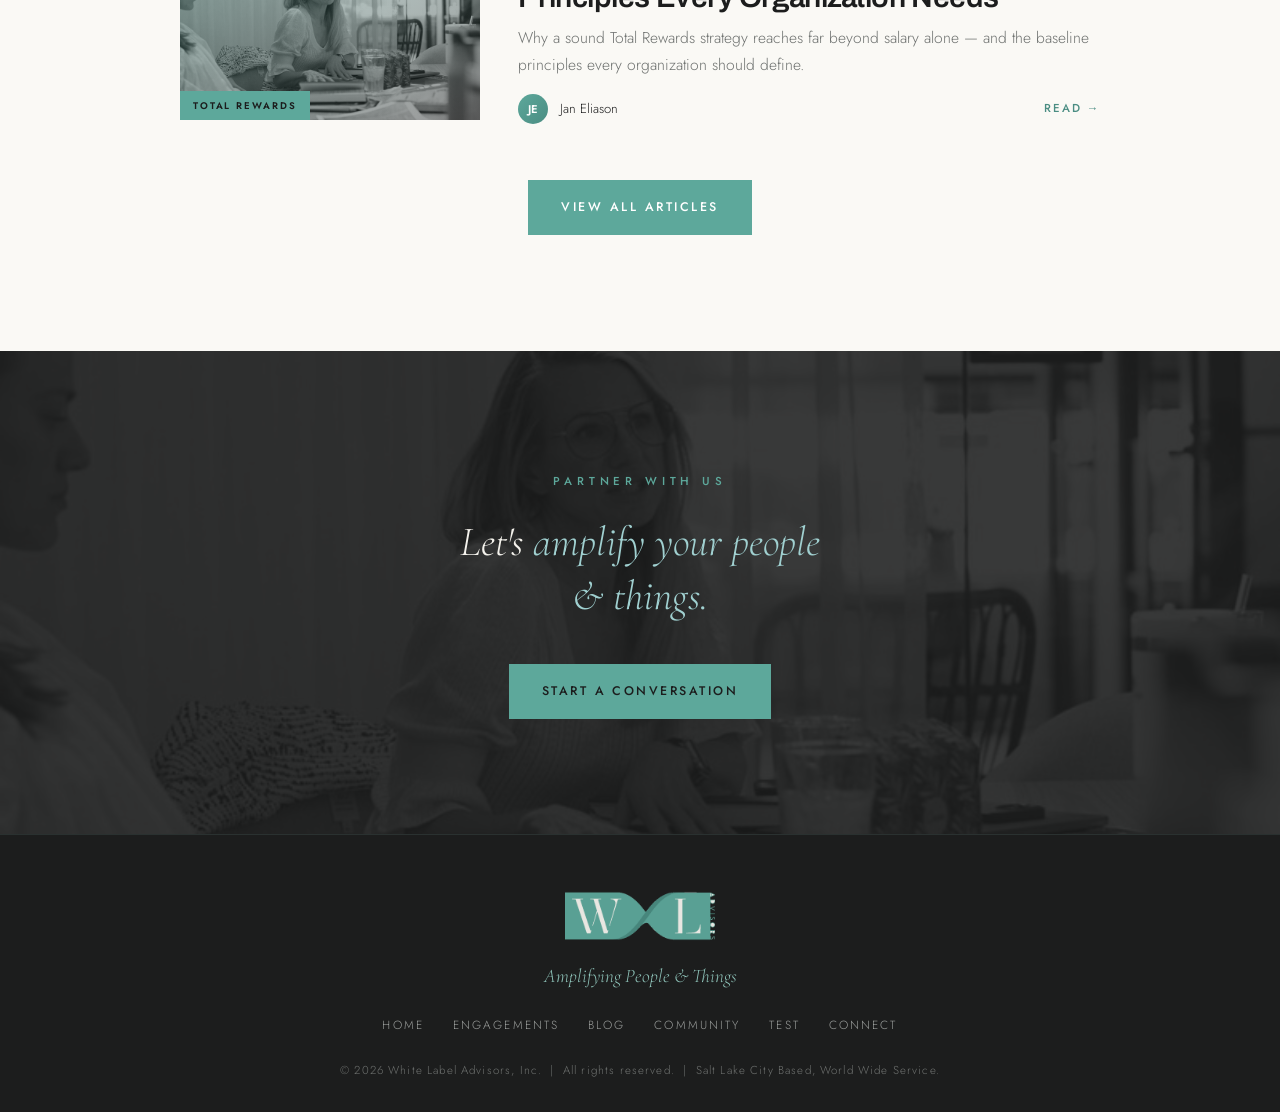
==== commit 9c28fc01: "Edit index.html: 1 edit(s); menu synced to 4 page(s) via WLA editor WLA-Editor: true" ====
--- a/blog.html
+++ b/blog.html
@@ -25,7 +25,7 @@
     <a href="engagements.html" data-edit="nav-engagements">Engagements</a>
     <a href="blog.html" class="current" data-edit="nav-blog">Blog</a>
     <a href="community.html" data-edit="nav-community">Community</a>
-    <a href="test.html" data-edit="nav-test">Test</a>
+    <a href="test.html" data-edit="nav-test">TEST DEMO</a>
     <a href="index.html#contact" class="cta" data-edit="nav-connect">Connect</a>
   </nav>
 </header>
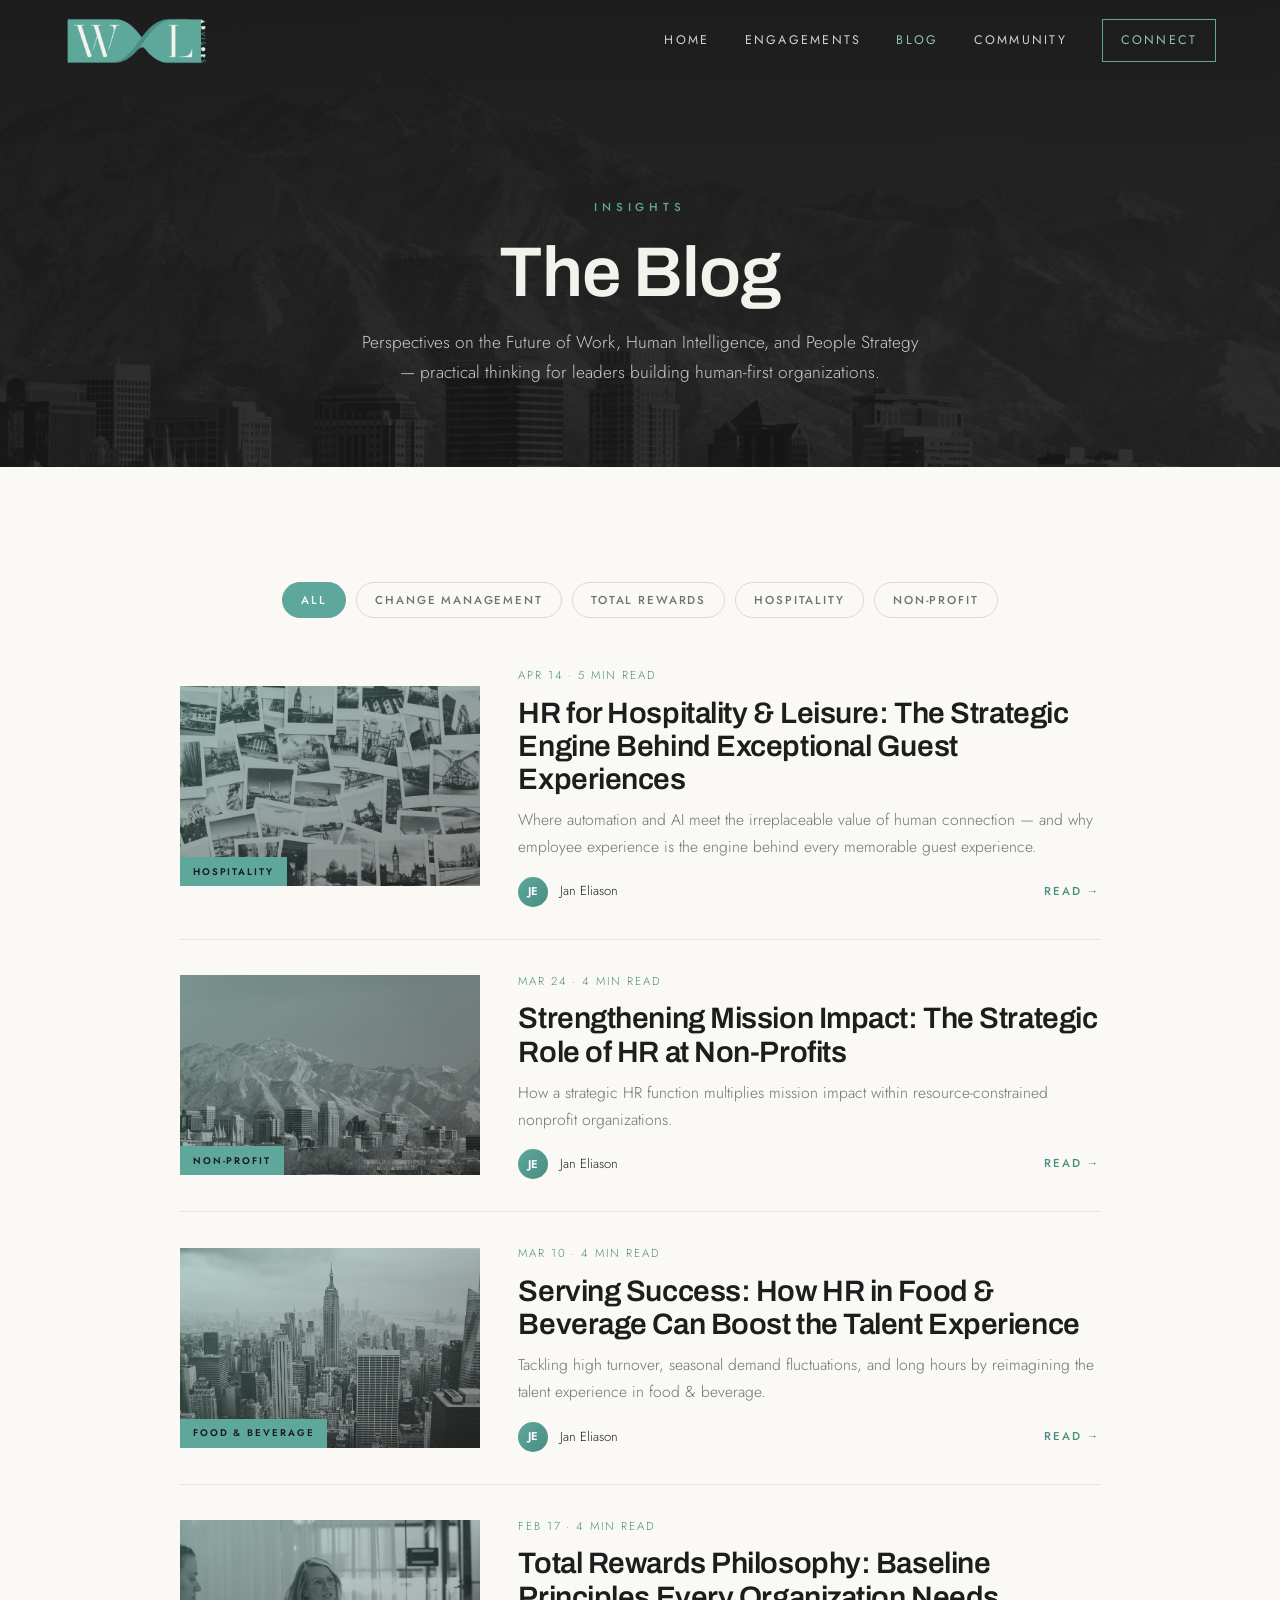
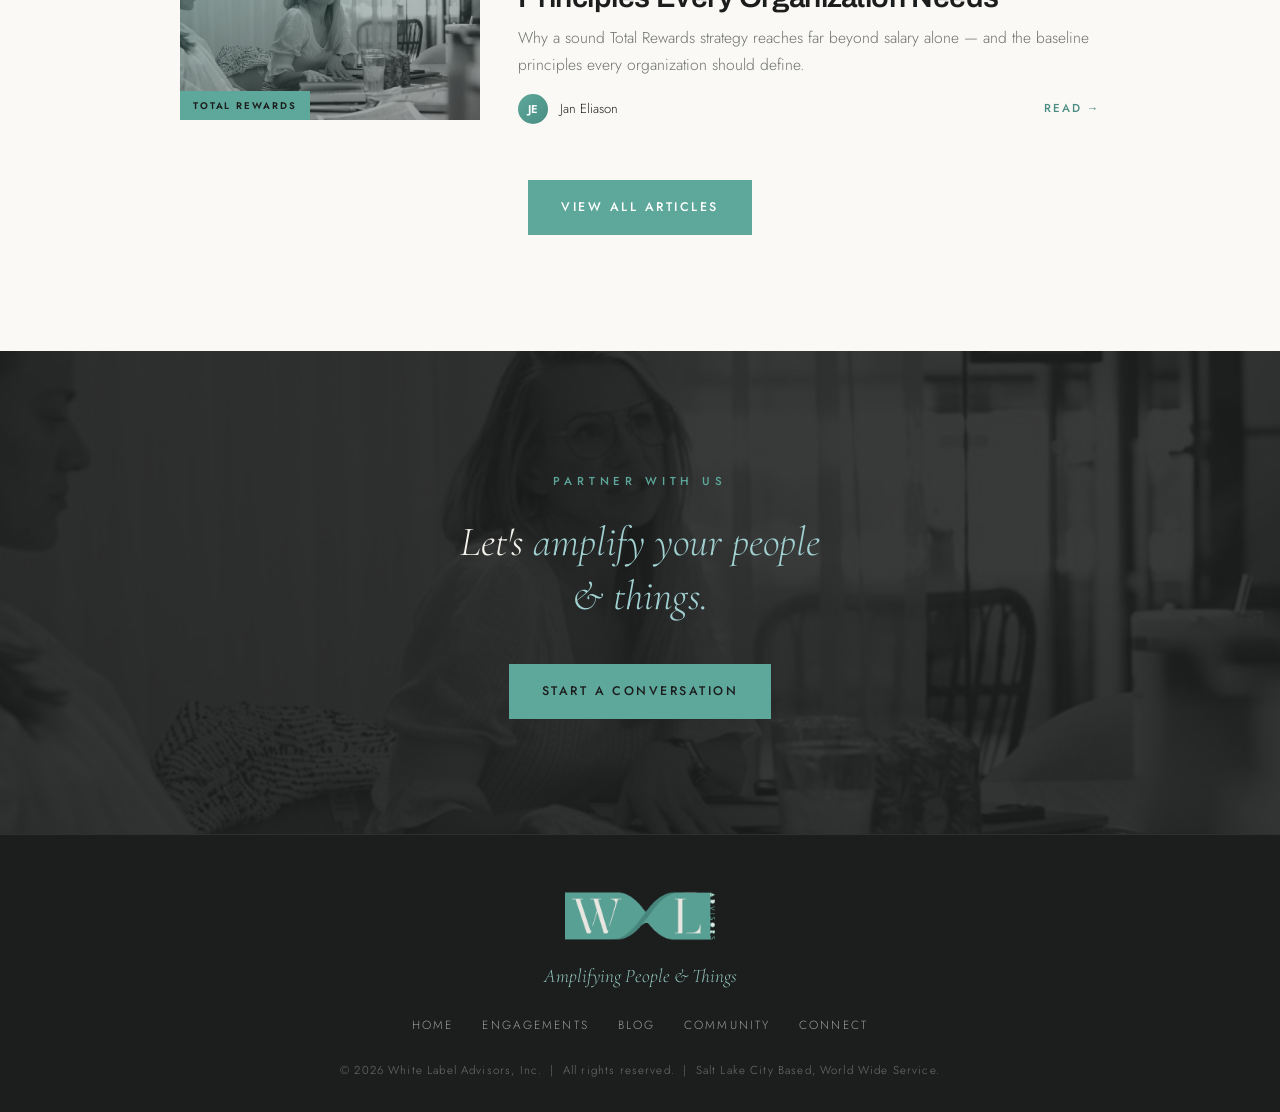
==== commit bb23ee41: "Edit index.html: removed 1 block(s); menu synced to 4 page(s) via WLA editor WLA-Editor: true" ====
--- a/blog.html
+++ b/blog.html
@@ -25,7 +25,6 @@
     <a href="engagements.html" data-edit="nav-engagements">Engagements</a>
     <a href="blog.html" class="current" data-edit="nav-blog">Blog</a>
     <a href="community.html" data-edit="nav-community">Community</a>
-    <a href="test.html" data-edit="nav-test">TEST DEMO</a>
     <a href="index.html#contact" class="cta" data-edit="nav-connect">Connect</a>
   </nav>
 </header>
@@ -131,7 +130,6 @@
       <a href="engagements.html">Engagements</a>
       <a href="blog.html">Blog</a>
       <a href="community.html">Community</a>
-      <a href="test.html">Test</a>
       <a href="index.html#contact">Connect</a>
     </nav>
     <p class="copy">&copy; 2026 White Label Advisors, Inc. &nbsp;|&nbsp; All rights reserved. &nbsp;|&nbsp; Salt Lake City Based, World Wide Service.</p>
